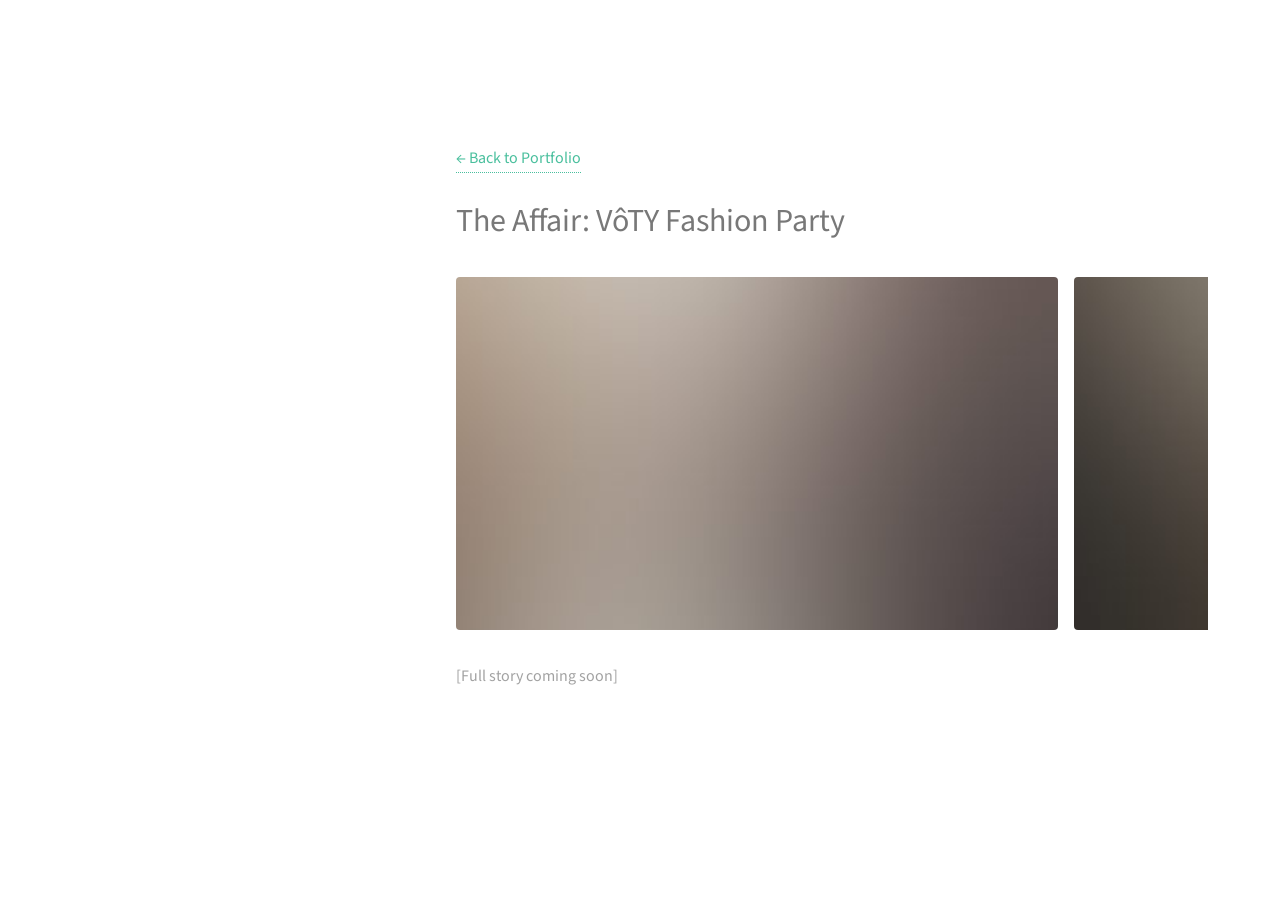
==== affair.html @ 1df0c9cf "Add interactive project pages with swipeable galleries Co-Authored-By: Claude Sonnet 5 <noreply@anth" ====
<!DOCTYPE HTML>
<html>
	<head>
		<title>The Affair: VôTY Fashion Party | David Jimson</title>
		<meta charset="utf-8" />
		<meta name="viewport" content="width=device-width, initial-scale=1, user-scalable=no" />
		<link rel="stylesheet" href="assets/css/main.css" />
		<style>
			.project-container {
				max-width: 800px;
				margin: 0 auto;
				padding: 3rem 1.5rem;
			}
			.project-back-link {
				display: inline-block;
				margin-bottom: 1.5rem;
			}
			.project-gallery {
				display: flex;
				overflow-x: auto;
				scroll-snap-type: x mandatory;
				gap: 1rem;
				margin: 1.5rem 0;
				padding-bottom: 0.5rem;
			}
			.project-gallery img {
				flex: 0 0 80%;
				scroll-snap-align: center;
				border-radius: 4px;
				object-fit: cover;
			}
		</style>
	</head>
	<body class="is-preload">

		<div id="main">
			<div class="project-container">
				<a href="index.html#two" class="project-back-link">&larr; Back to Portfolio</a>
				<h1>The Affair: VôTY Fashion Party</h1>
				<div class="project-gallery">
					<img src="images/thumbs/01.jpg" alt="" />
					<img src="images/thumbs/02.jpg" alt="" />
					<img src="images/thumbs/03.jpg" alt="" />
					<img src="images/thumbs/04.jpg" alt="" />
				</div>
				<p>[Full story coming soon]</p>
			</div>
		</div>

		<script src="assets/js/jquery.min.js"></script>
		<script src="assets/js/jquery.poptrox.min.js"></script>
		<script src="assets/js/browser.min.js"></script>
		<script src="assets/js/breakpoints.min.js"></script>
		<script src="assets/js/util.js"></script>
		<script src="assets/js/main.js"></script>

	</body>
</html>
---- assets/css/main.css ----
@import url("fontawesome-all.min.css");
@import url("https://fonts.googleapis.com/css?family=Source+Sans+Pro:400,400italic");

/*
	Strata by HTML5 UP
	html5up.net | @ajlkn
	Free for personal and commercial use under the CCA 3.0 license (html5up.net/license)
*/

html, body, div, span, applet, object,
iframe, h1, h2, h3, h4, h5, h6, p, blockquote,
pre, a, abbr, acronym, address, big, cite,
code, del, dfn, em, img, ins, kbd, q, s, samp,
small, strike, strong, sub, sup, tt, var, b,
u, i, center, dl, dt, dd, ol, ul, li, fieldset,
form, label, legend, table, caption, tbody,
tfoot, thead, tr, th, td, article, aside,
canvas, details, embed, figure, figcaption,
footer, header, hgroup, menu, nav, output, ruby,
section, summary, time, mark, audio, video {
	margin: 0;
	padding: 0;
	border: 0;
	font-size: 100%;
	font: inherit;
	vertical-align: baseline;}

article, aside, details, figcaption, figure,
footer, header, hgroup, menu, nav, section {
	display: block;}

body {
	line-height: 1;
}

ol, ul {
	list-style: none;
}

blockquote, q {
	quotes: none;
}

	blockquote:before, blockquote:after, q:before, q:after {
		content: '';
		content: none;
	}

table {
	border-collapse: collapse;
	border-spacing: 0;
}

body {
	-webkit-text-size-adjust: none;
}

mark {
	background-color: transparent;
	color: inherit;
}

input::-moz-focus-inner {
	border: 0;
	padding: 0;
}

input, select, textarea {
	-moz-appearance: none;
	-webkit-appearance: none;
	-ms-appearance: none;
	appearance: none;
}

/* Basic */

	html {
		box-sizing: border-box;
	}

	*, *:before, *:after {
		box-sizing: inherit;
	}

	body {
		background: #fff;
	}

		body.is-preload *, body.is-preload *:before, body.is-preload *:after {
			-moz-animation: none !important;
			-webkit-animation: none !important;
			-ms-animation: none !important;
			animation: none !important;
			-moz-transition: none !important;
			-webkit-transition: none !important;
			-ms-transition: none !important;
			transition: none !important;
		}

	body, input, select, textarea {
		color: #a2a2a2;
		font-family: "Source Sans Pro", Helvetica, sans-serif;
		font-size: 16pt;
		font-weight: 400;
		line-height: 1.75em;
	}

	a {
		-moz-transition: color 0.2s ease-in-out, border-color 0.2s ease-in-out;
		-webkit-transition: color 0.2s ease-in-out, border-color 0.2s ease-in-out;
		-ms-transition: color 0.2s ease-in-out, border-color 0.2s ease-in-out;
		transition: color 0.2s ease-in-out, border-color 0.2s ease-in-out;
		border-bottom: dotted 1px;
		color: #49bf9d;
		text-decoration: none;
	}

		a:hover {
			border-bottom-color: transparent;
			color: #49bf9d !important;
			text-decoration: none;
		}

	strong, b {
		color: #787878;
		font-weight: 400;
	}

	em, i {
		font-style: italic;
	}

	p {
		margin: 0 0 2em 0;
	}

	h1, h2, h3, h4, h5, h6 {
		color: #787878;
		font-weight: 400;
		line-height: 1em;
		margin: 0 0 1em 0;
	}

		h1 a, h2 a, h3 a, h4 a, h5 a, h6 a {
			color: inherit;
			text-decoration: none;
		}

	h1 {
		font-size: 2em;
		line-height: 1.5em;
	}

	h2 {
		font-size: 1.5em;
		line-height: 1.5em;
	}

	h3 {
		font-size: 1.25em;
		line-height: 1.5em;
	}

	h4 {
		font-size: 1.1em;
		line-height: 1.5em;
	}

	h5 {
		font-size: 0.9em;
		line-height: 1.5em;
	}

	h6 {
		font-size: 0.7em;
		line-height: 1.5em;
	}

	sub {
		font-size: 0.8em;
		position: relative;
		top: 0.5em;
	}

	sup {
		font-size: 0.8em;
		position: relative;
		top: -0.5em;
	}

	hr {
		border: 0;
		border-bottom: solid 2px #efefef;
		margin: 2em 0;
	}

		hr.major {
			margin: 3em 0;
		}

	blockquote {
		border-left: solid 6px #efefef;
		font-style: italic;
		margin: 0 0 2em 0;
		padding: 0.5em 0 0.5em 1.5em;
	}

	code {
		background: #f7f7f7;
		border-radius: 0.35em;
		border: solid 2px #efefef;
		font-family: "Courier New", monospace;
		font-size: 0.9em;
		margin: 0 0.25em;
		padding: 0.25em 0.65em;
	}

	pre {
		-webkit-overflow-scrolling: touch;
		font-family: "Courier New", monospace;
		font-size: 0.9em;
		margin: 0 0 2em 0;
	}

		pre code {
			display: block;
			line-height: 1.75em;
			padding: 1em 1.5em;
			overflow-x: auto;
		}

	.align-left {
		text-align: left;
	}

	.align-center {
		text-align: center;
	}

	.align-right {
		text-align: right;
	}

/* Container */

	.container {
		margin: 0 auto;
		max-width: calc(100% - 4em);
		width: 100%;
	}

		.container.xsmall {
			width: 25%;
		}

		.container.small {
			width: 50%;
		}

		.container.medium {
			width: 75%;
		}

		.container.large {
			width: 125%;
		}

		.container.xlarge {
			width: 150%;
		}

		.container.max {
			width: 100%;
		}

		@media screen and (max-width: 980px) {

			.container {
				width: 100% !important;
				max-width: 100% !important;
			}

		}

		@media screen and (max-width: 480px) {

			.container {
				max-width: calc(100% - 3em);
			}

		}

/* Row */

	.row {
		display: flex;
		flex-wrap: wrap;
		box-sizing: border-box;
		align-items: stretch;
	}

		.row > * {
			box-sizing: border-box;
		}

		.row.gtr-uniform > * > :last-child {
			margin-bottom: 0;
		}

		.row.aln-left {
			justify-content: flex-start;
		}

		.row.aln-center {
			justify-content: center;
		}

		.row.aln-right {
			justify-content: flex-end;
		}

		.row.aln-top {
			align-items: flex-start;
		}

		.row.aln-middle {
			align-items: center;
		}

		.row.aln-bottom {
			align-items: flex-end;
		}

		.row > .imp {
			order: -1;
		}

		.row > .col-1 {
			width: 8.33333%;
		}

		.row > .off-1 {
			margin-left: 8.33333%;
		}

		.row > .col-2 {
			width: 16.66667%;
		}

		.row > .off-2 {
			margin-left: 16.66667%;
		}

		.row > .col-3 {
			width: 25%;
		}

		.row > .off-3 {
			margin-left: 25%;
		}

		.row > .col-4 {
			width: 33.33333%;
		}

		.row > .off-4 {
			margin-left: 33.33333%;
		}

		.row > .col-5 {
			width: 41.66667%;
		}

		.row > .off-5 {
			margin-left: 41.66667%;
		}

		.row > .col-6 {
			width: 50%;
		}

		.row > .off-6 {
			margin-left: 50%;
		}

		.row > .col-7 {
			width: 58.33333%;
		}

		.row > .off-7 {
			margin-left: 58.33333%;
		}

		.row > .col-8 {
			width: 66.66667%;
		}

		.row > .off-8 {
			margin-left: 66.66667%;
		}

		.row > .col-9 {
			width: 75%;
		}

		.row > .off-9 {
			margin-left: 75%;
		}

		.row > .col-10 {
			width: 83.33333%;
		}

		.row > .off-10 {
			margin-left: 83.33333%;
		}

		.row > .col-11 {
			width: 91.66667%;
		}

		.row > .off-11 {
			margin-left: 91.66667%;
		}

		.row > .col-12 {
			width: 100%;
		}

		.row > .off-12 {
			margin-left: 100%;
		}

		.row.gtr-0 {
			margin-top: 0;
			margin-left: 0em;
		}

			.row.gtr-0 > * {
				padding: 0 0 0 0em;
			}

			.row.gtr-0.gtr-uniform {
				margin-top: 0em;
			}

				.row.gtr-0.gtr-uniform > * {
					padding-top: 0em;
				}

		.row.gtr-25 {
			margin-top: 0;
			margin-left: -0.625em;
		}

			.row.gtr-25 > * {
				padding: 0 0 0 0.625em;
			}

			.row.gtr-25.gtr-uniform {
				margin-top: -0.625em;
			}

				.row.gtr-25.gtr-uniform > * {
					padding-top: 0.625em;
				}

		.row.gtr-50 {
			margin-top: 0;
			margin-left: -1.25em;
		}

			.row.gtr-50 > * {
				padding: 0 0 0 1.25em;
			}

			.row.gtr-50.gtr-uniform {
				margin-top: -1.25em;
			}

				.row.gtr-50.gtr-uniform > * {
					padding-top: 1.25em;
				}

		.row {
			margin-top: 0;
			margin-left: -2.5em;
		}

			.row > * {
				padding: 0 0 0 2.5em;
			}

			.row.gtr-uniform {
				margin-top: -2.5em;
			}

				.row.gtr-uniform > * {
					padding-top: 2.5em;
				}

		.row.gtr-150 {
			margin-top: 0;
			margin-left: -3.75em;
		}

			.row.gtr-150 > * {
				padding: 0 0 0 3.75em;
			}

			.row.gtr-150.gtr-uniform {
				margin-top: -3.75em;
			}

				.row.gtr-150.gtr-uniform > * {
					padding-top: 3.75em;
				}

		.row.gtr-200 {
			margin-top: 0;
			margin-left: -5em;
		}

			.row.gtr-200 > * {
				padding: 0 0 0 5em;
			}

			.row.gtr-200.gtr-uniform {
				margin-top: -5em;
			}

				.row.gtr-200.gtr-uniform > * {
					padding-top: 5em;
				}

		@media screen and (max-width: 1800px) {

			.row {
				display: flex;
				flex-wrap: wrap;
				box-sizing: border-box;
				align-items: stretch;
			}

				.row > * {
					box-sizing: border-box;
				}

				.row.gtr-uniform > * > :last-child {
					margin-bottom: 0;
				}

				.row.aln-left {
					justify-content: flex-start;
				}

				.row.aln-center {
					justify-content: center;
				}

				.row.aln-right {
					justify-content: flex-end;
				}

				.row.aln-top {
					align-items: flex-start;
				}

				.row.aln-middle {
					align-items: center;
				}

				.row.aln-bottom {
					align-items: flex-end;
				}

				.row > .imp-xlarge {
					order: -1;
				}

				.row > .col-1-xlarge {
					width: 8.33333%;
				}

				.row > .off-1-xlarge {
					margin-left: 8.33333%;
				}

				.row > .col-2-xlarge {
					width: 16.66667%;
				}

				.row > .off-2-xlarge {
					margin-left: 16.66667%;
				}

				.row > .col-3-xlarge {
					width: 25%;
				}

				.row > .off-3-xlarge {
					margin-left: 25%;
				}

				.row > .col-4-xlarge {
					width: 33.33333%;
				}

				.row > .off-4-xlarge {
					margin-left: 33.33333%;
				}

				.row > .col-5-xlarge {
					width: 41.66667%;
				}

				.row > .off-5-xlarge {
					margin-left: 41.66667%;
				}

				.row > .col-6-xlarge {
					width: 50%;
				}

				.row > .off-6-xlarge {
					margin-left: 50%;
				}

				.row > .col-7-xlarge {
					width: 58.33333%;
				}

				.row > .off-7-xlarge {
					margin-left: 58.33333%;
				}

				.row > .col-8-xlarge {
					width: 66.66667%;
				}

				.row > .off-8-xlarge {
					margin-left: 66.66667%;
				}

				.row > .col-9-xlarge {
					width: 75%;
				}

				.row > .off-9-xlarge {
					margin-left: 75%;
				}

				.row > .col-10-xlarge {
					width: 83.33333%;
				}

				.row > .off-10-xlarge {
					margin-left: 83.33333%;
				}

				.row > .col-11-xlarge {
					width: 91.66667%;
				}

				.row > .off-11-xlarge {
					margin-left: 91.66667%;
				}

				.row > .col-12-xlarge {
					width: 100%;
				}

				.row > .off-12-xlarge {
					margin-left: 100%;
				}

				.row.gtr-0 {
					margin-top: 0;
					margin-left: 0em;
				}

					.row.gtr-0 > * {
						padding: 0 0 0 0em;
					}

					.row.gtr-0.gtr-uniform {
						margin-top: 0em;
					}

						.row.gtr-0.gtr-uniform > * {
							padding-top: 0em;
						}

				.row.gtr-25 {
					margin-top: 0;
					margin-left: -0.625em;
				}

					.row.gtr-25 > * {
						padding: 0 0 0 0.625em;
					}

					.row.gtr-25.gtr-uniform {
						margin-top: -0.625em;
					}

						.row.gtr-25.gtr-uniform > * {
							padding-top: 0.625em;
						}

				.row.gtr-50 {
					margin-top: 0;
					margin-left: -1.25em;
				}

					.row.gtr-50 > * {
						padding: 0 0 0 1.25em;
					}

					.row.gtr-50.gtr-uniform {
						margin-top: -1.25em;
					}

						.row.gtr-50.gtr-uniform > * {
							padding-top: 1.25em;
						}

				.row {
					margin-top: 0;
					margin-left: -2.5em;
				}

					.row > * {
						padding: 0 0 0 2.5em;
					}

					.row.gtr-uniform {
						margin-top: -2.5em;
					}

						.row.gtr-uniform > * {
							padding-top: 2.5em;
						}

				.row.gtr-150 {
					margin-top: 0;
					margin-left: -3.75em;
				}

					.row.gtr-150 > * {
						padding: 0 0 0 3.75em;
					}

					.row.gtr-150.gtr-uniform {
						margin-top: -3.75em;
					}

						.row.gtr-150.gtr-uniform > * {
							padding-top: 3.75em;
						}

				.row.gtr-200 {
					margin-top: 0;
					margin-left: -5em;
				}

					.row.gtr-200 > * {
						padding: 0 0 0 5em;
					}

					.row.gtr-200.gtr-uniform {
						margin-top: -5em;
					}

						.row.gtr-200.gtr-uniform > * {
							padding-top: 5em;
						}

		}

		@media screen and (max-width: 1280px) {

			.row {
				display: flex;
				flex-wrap: wrap;
				box-sizing: border-box;
				align-items: stretch;
			}

				.row > * {
					box-sizing: border-box;
				}

				.row.gtr-uniform > * > :last-child {
					margin-bottom: 0;
				}

				.row.aln-left {
					justify-content: flex-start;
				}

				.row.aln-center {
					justify-content: center;
				}

				.row.aln-right {
					justify-content: flex-end;
				}

				.row.aln-top {
					align-items: flex-start;
				}

				.row.aln-middle {
					align-items: center;
				}

				.row.aln-bottom {
					align-items: flex-end;
				}

				.row > .imp-large {
					order: -1;
				}

				.row > .col-1-large {
					width: 8.33333%;
				}

				.row > .off-1-large {
					margin-left: 8.33333%;
				}

				.row > .col-2-large {
					width: 16.66667%;
				}

				.row > .off-2-large {
					margin-left: 16.66667%;
				}

				.row > .col-3-large {
					width: 25%;
				}

				.row > .off-3-large {
					margin-left: 25%;
				}

				.row > .col-4-large {
					width: 33.33333%;
				}

				.row > .off-4-large {
					margin-left: 33.33333%;
				}

				.row > .col-5-large {
					width: 41.66667%;
				}

				.row > .off-5-large {
					margin-left: 41.66667%;
				}

				.row > .col-6-large {
					width: 50%;
				}

				.row > .off-6-large {
					margin-left: 50%;
				}

				.row > .col-7-large {
					width: 58.33333%;
				}

				.row > .off-7-large {
					margin-left: 58.33333%;
				}

				.row > .col-8-large {
					width: 66.66667%;
				}

				.row > .off-8-large {
					margin-left: 66.66667%;
				}

				.row > .col-9-large {
					width: 75%;
				}

				.row > .off-9-large {
					margin-left: 75%;
				}

				.row > .col-10-large {
					width: 83.33333%;
				}

				.row > .off-10-large {
					margin-left: 83.33333%;
				}

				.row > .col-11-large {
					width: 91.66667%;
				}

				.row > .off-11-large {
					margin-left: 91.66667%;
				}

				.row > .col-12-large {
					width: 100%;
				}

				.row > .off-12-large {
					margin-left: 100%;
				}

				.row.gtr-0 {
					margin-top: 0;
					margin-left: 0em;
				}

					.row.gtr-0 > * {
						padding: 0 0 0 0em;
					}

					.row.gtr-0.gtr-uniform {
						margin-top: 0em;
					}

						.row.gtr-0.gtr-uniform > * {
							padding-top: 0em;
						}

				.row.gtr-25 {
					margin-top: 0;
					margin-left: -0.5em;
				}

					.row.gtr-25 > * {
						padding: 0 0 0 0.5em;
					}

					.row.gtr-25.gtr-uniform {
						margin-top: -0.5em;
					}

						.row.gtr-25.gtr-uniform > * {
							padding-top: 0.5em;
						}

				.row.gtr-50 {
					margin-top: 0;
					margin-left: -1em;
				}

					.row.gtr-50 > * {
						padding: 0 0 0 1em;
					}

					.row.gtr-50.gtr-uniform {
						margin-top: -1em;
					}

						.row.gtr-50.gtr-uniform > * {
							padding-top: 1em;
						}

				.row {
					margin-top: 0;
					margin-left: -2em;
				}

					.row > * {
						padding: 0 0 0 2em;
					}

					.row.gtr-uniform {
						margin-top: -2em;
					}

						.row.gtr-uniform > * {
							padding-top: 2em;
						}

				.row.gtr-150 {
					margin-top: 0;
					margin-left: -3em;
				}

					.row.gtr-150 > * {
						padding: 0 0 0 3em;
					}

					.row.gtr-150.gtr-uniform {
						margin-top: -3em;
					}

						.row.gtr-150.gtr-uniform > * {
							padding-top: 3em;
						}

				.row.gtr-200 {
					margin-top: 0;
					margin-left: -4em;
				}

					.row.gtr-200 > * {
						padding: 0 0 0 4em;
					}

					.row.gtr-200.gtr-uniform {
						margin-top: -4em;
					}

						.row.gtr-200.gtr-uniform > * {
							padding-top: 4em;
						}

		}

		@media screen and (max-width: 980px) {

			.row {
				display: flex;
				flex-wrap: wrap;
				box-sizing: border-box;
				align-items: stretch;
			}

				.row > * {
					box-sizing: border-box;
				}

				.row.gtr-uniform > * > :last-child {
					margin-bottom: 0;
				}

				.row.aln-left {
					justify-content: flex-start;
				}

				.row.aln-center {
					justify-content: center;
				}

				.row.aln-right {
					justify-content: flex-end;
				}

				.row.aln-top {
					align-items: flex-start;
				}

				.row.aln-middle {
					align-items: center;
				}

				.row.aln-bottom {
					align-items: flex-end;
				}

				.row > .imp-medium {
					order: -1;
				}

				.row > .col-1-medium {
					width: 8.33333%;
				}

				.row > .off-1-medium {
					margin-left: 8.33333%;
				}

				.row > .col-2-medium {
					width: 16.66667%;
				}

				.row > .off-2-medium {
					margin-left: 16.66667%;
				}

				.row > .col-3-medium {
					width: 25%;
				}

				.row > .off-3-medium {
					margin-left: 25%;
				}

				.row > .col-4-medium {
					width: 33.33333%;
				}

				.row > .off-4-medium {
					margin-left: 33.33333%;
				}

				.row > .col-5-medium {
					width: 41.66667%;
				}

				.row > .off-5-medium {
					margin-left: 41.66667%;
				}

				.row > .col-6-medium {
					width: 50%;
				}

				.row > .off-6-medium {
					margin-left: 50%;
				}

				.row > .col-7-medium {
					width: 58.33333%;
				}

				.row > .off-7-medium {
					margin-left: 58.33333%;
				}

				.row > .col-8-medium {
					width: 66.66667%;
				}

				.row > .off-8-medium {
					margin-left: 66.66667%;
				}

				.row > .col-9-medium {
					width: 75%;
				}

				.row > .off-9-medium {
					margin-left: 75%;
				}

				.row > .col-10-medium {
					width: 83.33333%;
				}

				.row > .off-10-medium {
					margin-left: 83.33333%;
				}

				.row > .col-11-medium {
					width: 91.66667%;
				}

				.row > .off-11-medium {
					margin-left: 91.66667%;
				}

				.row > .col-12-medium {
					width: 100%;
				}

				.row > .off-12-medium {
					margin-left: 100%;
				}

				.row.gtr-0 {
					margin-top: 0;
					margin-left: 0em;
				}

					.row.gtr-0 > * {
						padding: 0 0 0 0em;
					}

					.row.gtr-0.gtr-uniform {
						margin-top: 0em;
					}

						.row.gtr-0.gtr-uniform > * {
							padding-top: 0em;
						}

				.row.gtr-25 {
					margin-top: 0;
					margin-left: -0.5em;
				}

					.row.gtr-25 > * {
						padding: 0 0 0 0.5em;
					}

					.row.gtr-25.gtr-uniform {
						margin-top: -0.5em;
					}

						.row.gtr-25.gtr-uniform > * {
							padding-top: 0.5em;
						}

				.row.gtr-50 {
					margin-top: 0;
					margin-left: -1em;
				}

					.row.gtr-50 > * {
						padding: 0 0 0 1em;
					}

					.row.gtr-50.gtr-uniform {
						margin-top: -1em;
					}

						.row.gtr-50.gtr-uniform > * {
							padding-top: 1em;
						}

				.row {
					margin-top: 0;
					margin-left: -2em;
				}

					.row > * {
						padding: 0 0 0 2em;
					}

					.row.gtr-uniform {
						margin-top: -2em;
					}

						.row.gtr-uniform > * {
							padding-top: 2em;
						}

				.row.gtr-150 {
					margin-top: 0;
					margin-left: -3em;
				}

					.row.gtr-150 > * {
						padding: 0 0 0 3em;
					}

					.row.gtr-150.gtr-uniform {
						margin-top: -3em;
					}

						.row.gtr-150.gtr-uniform > * {
							padding-top: 3em;
						}

				.row.gtr-200 {
					margin-top: 0;
					margin-left: -4em;
				}

					.row.gtr-200 > * {
						padding: 0 0 0 4em;
					}

					.row.gtr-200.gtr-uniform {
						margin-top: -4em;
					}

						.row.gtr-200.gtr-uniform > * {
							padding-top: 4em;
						}

		}

		@media screen and (max-width: 736px) {

			.row {
				display: flex;
				flex-wrap: wrap;
				box-sizing: border-box;
				align-items: stretch;
			}

				.row > * {
					box-sizing: border-box;
				}

				.row.gtr-uniform > * > :last-child {
					margin-bottom: 0;
				}

				.row.aln-left {
					justify-content: flex-start;
				}

				.row.aln-center {
					justify-content: center;
				}

				.row.aln-right {
					justify-content: flex-end;
				}

				.row.aln-top {
					align-items: flex-start;
				}

				.row.aln-middle {
					align-items: center;
				}

				.row.aln-bottom {
					align-items: flex-end;
				}

				.row > .imp-small {
					order: -1;
				}

				.row > .col-1-small {
					width: 8.33333%;
				}

				.row > .off-1-small {
					margin-left: 8.33333%;
				}

				.row > .col-2-small {
					width: 16.66667%;
				}

				.row > .off-2-small {
					margin-left: 16.66667%;
				}

				.row > .col-3-small {
					width: 25%;
				}

				.row > .off-3-small {
					margin-left: 25%;
				}

				.row > .col-4-small {
					width: 33.33333%;
				}

				.row > .off-4-small {
					margin-left: 33.33333%;
				}

				.row > .col-5-small {
					width: 41.66667%;
				}

				.row > .off-5-small {
					margin-left: 41.66667%;
				}

				.row > .col-6-small {
					width: 50%;
				}

				.row > .off-6-small {
					margin-left: 50%;
				}

				.row > .col-7-small {
					width: 58.33333%;
				}

				.row > .off-7-small {
					margin-left: 58.33333%;
				}

				.row > .col-8-small {
					width: 66.66667%;
				}

				.row > .off-8-small {
					margin-left: 66.66667%;
				}

				.row > .col-9-small {
					width: 75%;
				}

				.row > .off-9-small {
					margin-left: 75%;
				}

				.row > .col-10-small {
					width: 83.33333%;
				}

				.row > .off-10-small {
					margin-left: 83.33333%;
				}

				.row > .col-11-small {
					width: 91.66667%;
				}

				.row > .off-11-small {
					margin-left: 91.66667%;
				}

				.row > .col-12-small {
					width: 100%;
				}

				.row > .off-12-small {
					margin-left: 100%;
				}

				.row.gtr-0 {
					margin-top: 0;
					margin-left: 0em;
				}

					.row.gtr-0 > * {
						padding: 0 0 0 0em;
					}

					.row.gtr-0.gtr-uniform {
						margin-top: 0em;
					}

						.row.gtr-0.gtr-uniform > * {
							padding-top: 0em;
						}

				.row.gtr-25 {
					margin-top: 0;
					margin-left: -0.375em;
				}

					.row.gtr-25 > * {
						padding: 0 0 0 0.375em;
					}

					.row.gtr-25.gtr-uniform {
						margin-top: -0.375em;
					}

						.row.gtr-25.gtr-uniform > * {
							padding-top: 0.375em;
						}

				.row.gtr-50 {
					margin-top: 0;
					margin-left: -0.75em;
				}

					.row.gtr-50 > * {
						padding: 0 0 0 0.75em;
					}

					.row.gtr-50.gtr-uniform {
						margin-top: -0.75em;
					}

						.row.gtr-50.gtr-uniform > * {
							padding-top: 0.75em;
						}

				.row {
					margin-top: 0;
					margin-left: -1.5em;
				}

					.row > * {
						padding: 0 0 0 1.5em;
					}

					.row.gtr-uniform {
						margin-top: -1.5em;
					}

						.row.gtr-uniform > * {
							padding-top: 1.5em;
						}

				.row.gtr-150 {
					margin-top: 0;
					margin-left: -2.25em;
				}

					.row.gtr-150 > * {
						padding: 0 0 0 2.25em;
					}

					.row.gtr-150.gtr-uniform {
						margin-top: -2.25em;
					}

						.row.gtr-150.gtr-uniform > * {
							padding-top: 2.25em;
						}

				.row.gtr-200 {
					margin-top: 0;
					margin-left: -3em;
				}

					.row.gtr-200 > * {
						padding: 0 0 0 3em;
					}

					.row.gtr-200.gtr-uniform {
						margin-top: -3em;
					}

						.row.gtr-200.gtr-uniform > * {
							padding-top: 3em;
						}

		}

		@media screen and (max-width: 480px) {

			.row {
				display: flex;
				flex-wrap: wrap;
				box-sizing: border-box;
				align-items: stretch;
			}

				.row > * {
					box-sizing: border-box;
				}

				.row.gtr-uniform > * > :last-child {
					margin-bottom: 0;
				}

				.row.aln-left {
					justify-content: flex-start;
				}

				.row.aln-center {
					justify-content: center;
				}

				.row.aln-right {
					justify-content: flex-end;
				}

				.row.aln-top {
					align-items: flex-start;
				}

				.row.aln-middle {
					align-items: center;
				}

				.row.aln-bottom {
					align-items: flex-end;
				}

				.row > .imp-xsmall {
					order: -1;
				}

				.row > .col-1-xsmall {
					width: 8.33333%;
				}

				.row > .off-1-xsmall {
					margin-left: 8.33333%;
				}

				.row > .col-2-xsmall {
					width: 16.66667%;
				}

				.row > .off-2-xsmall {
					margin-left: 16.66667%;
				}

				.row > .col-3-xsmall {
					width: 25%;
				}

				.row > .off-3-xsmall {
					margin-left: 25%;
				}

				.row > .col-4-xsmall {
					width: 33.33333%;
				}

				.row > .off-4-xsmall {
					margin-left: 33.33333%;
				}

				.row > .col-5-xsmall {
					width: 41.66667%;
				}

				.row > .off-5-xsmall {
					margin-left: 41.66667%;
				}

				.row > .col-6-xsmall {
					width: 50%;
				}

				.row > .off-6-xsmall {
					margin-left: 50%;
				}

				.row > .col-7-xsmall {
					width: 58.33333%;
				}

				.row > .off-7-xsmall {
					margin-left: 58.33333%;
				}

				.row > .col-8-xsmall {
					width: 66.66667%;
				}

				.row > .off-8-xsmall {
					margin-left: 66.66667%;
				}

				.row > .col-9-xsmall {
					width: 75%;
				}

				.row > .off-9-xsmall {
					margin-left: 75%;
				}

				.row > .col-10-xsmall {
					width: 83.33333%;
				}

				.row > .off-10-xsmall {
					margin-left: 83.33333%;
				}

				.row > .col-11-xsmall {
					width: 91.66667%;
				}

				.row > .off-11-xsmall {
					margin-left: 91.66667%;
				}

				.row > .col-12-xsmall {
					width: 100%;
				}

				.row > .off-12-xsmall {
					margin-left: 100%;
				}

				.row.gtr-0 {
					margin-top: 0;
					margin-left: 0em;
				}

					.row.gtr-0 > * {
						padding: 0 0 0 0em;
					}

					.row.gtr-0.gtr-uniform {
						margin-top: 0em;
					}

						.row.gtr-0.gtr-uniform > * {
							padding-top: 0em;
						}

				.row.gtr-25 {
					margin-top: 0;
					margin-left: -0.375em;
				}

					.row.gtr-25 > * {
						padding: 0 0 0 0.375em;
					}

					.row.gtr-25.gtr-uniform {
						margin-top: -0.375em;
					}

						.row.gtr-25.gtr-uniform > * {
							padding-top: 0.375em;
						}

				.row.gtr-50 {
					margin-top: 0;
					margin-left: -0.75em;
				}

					.row.gtr-50 > * {
						padding: 0 0 0 0.75em;
					}

					.row.gtr-50.gtr-uniform {
						margin-top: -0.75em;
					}

						.row.gtr-50.gtr-uniform > * {
							padding-top: 0.75em;
						}

				.row {
					margin-top: 0;
					margin-left: -1.5em;
				}

					.row > * {
						padding: 0 0 0 1.5em;
					}

					.row.gtr-uniform {
						margin-top: -1.5em;
					}

						.row.gtr-uniform > * {
							padding-top: 1.5em;
						}

				.row.gtr-150 {
					margin-top: 0;
					margin-left: -2.25em;
				}

					.row.gtr-150 > * {
						padding: 0 0 0 2.25em;
					}

					.row.gtr-150.gtr-uniform {
						margin-top: -2.25em;
					}

						.row.gtr-150.gtr-uniform > * {
							padding-top: 2.25em;
						}

				.row.gtr-200 {
					margin-top: 0;
					margin-left: -3em;
				}

					.row.gtr-200 > * {
						padding: 0 0 0 3em;
					}

					.row.gtr-200.gtr-uniform {
						margin-top: -3em;
					}

						.row.gtr-200.gtr-uniform > * {
							padding-top: 3em;
						}

		}

/* Section/Article */

	section.special, article.special {
		text-align: center;
	}

	header p {
		color: #b2b2b2;
		position: relative;
		margin: 0 0 1.5em 0;
	}

	header h2 + p {
		font-size: 1.25em;
		margin-top: -1em;
		line-height: 1.5em;
	}

	header h3 + p {
		font-size: 1.1em;
		margin-top: -0.8em;
		line-height: 1.5em;
	}

	header h4 + p,
	header h5 + p,
	header h6 + p {
		font-size: 0.9em;
		margin-top: -0.6em;
		line-height: 1.5em;
	}

	header.major h2 {
		font-size: 2em;
	}

/* Form */

	form {
		margin: 0 0 2em 0;
	}

	label {
		color: #787878;
		display: block;
		font-size: 0.9em;
		font-weight: 400;
		margin: 0 0 1em 0;
	}

	input[type="text"],
	input[type="password"],
	input[type="email"],
	select,
	textarea {
		-moz-appearance: none;
		-webkit-appearance: none;
		-ms-appearance: none;
		appearance: none;
		background: #f7f7f7;
		border-radius: 0.35em;
		border: solid 2px transparent;
		color: inherit;
		display: block;
		outline: 0;
		padding: 0 0.75em;
		text-decoration: none;
		width: 100%;
	}

		input[type="text"]:invalid,
		input[type="password"]:invalid,
		input[type="email"]:invalid,
		select:invalid,
		textarea:invalid {
			box-shadow: none;
		}

		input[type="text"]:focus,
		input[type="password"]:focus,
		input[type="email"]:focus,
		select:focus,
		textarea:focus {
			border-color: #49bf9d;
		}

	select {
		background-image: url("data:image/svg+xml;charset=utf8,%3Csvg xmlns='http://www.w3.org/2000/svg' width='40' height='40' preserveAspectRatio='none' viewBox='0 0 40 40'%3E%3Cpath d='M9.4,12.3l10.4,10.4l10.4-10.4c0.2-0.2,0.5-0.4,0.9-0.4c0.3,0,0.6,0.1,0.9,0.4l3.3,3.3c0.2,0.2,0.4,0.5,0.4,0.9 c0,0.4-0.1,0.6-0.4,0.9L20.7,31.9c-0.2,0.2-0.5,0.4-0.9,0.4c-0.3,0-0.6-0.1-0.9-0.4L4.3,17.3c-0.2-0.2-0.4-0.5-0.4-0.9 c0-0.4,0.1-0.6,0.4-0.9l3.3-3.3c0.2-0.2,0.5-0.4,0.9-0.4S9.1,12.1,9.4,12.3z' fill='%23dfdfdf' /%3E%3C/svg%3E");
		background-size: 1.25rem;
		background-repeat: no-repeat;
		background-position: calc(100% - 1rem) center;
		height: 2.75em;
		padding-right: 2.75em;
		text-overflow: ellipsis;
	}

		select option {
			color: #787878;
			background: #fff;
		}

		select:focus::-ms-value {
			background-color: transparent;
		}

		select::-ms-expand {
			display: none;
		}

	input[type="text"],
	input[type="password"],
	input[type="email"],
	select {
		height: 2.75em;
	}

	textarea {
		padding: 0.75em;
	}

	input[type="checkbox"],
	input[type="radio"] {
		-moz-appearance: none;
		-webkit-appearance: none;
		-ms-appearance: none;
		appearance: none;
		display: block;
		float: left;
		margin-right: -2em;
		opacity: 0;
		width: 1em;
		z-index: -1;
	}

		input[type="checkbox"] + label,
		input[type="radio"] + label {
			text-decoration: none;
			color: #a2a2a2;
			cursor: pointer;
			display: inline-block;
			font-size: 1em;
			font-weight: 400;
			padding-left: 2.4em;
			padding-right: 0.75em;
			position: relative;
		}

			input[type="checkbox"] + label:before,
			input[type="radio"] + label:before {
				-moz-osx-font-smoothing: grayscale;
				-webkit-font-smoothing: antialiased;
				display: inline-block;
				font-style: normal;
				font-variant: normal;
				text-rendering: auto;
				line-height: 1;
				text-transform: none !important;
				font-family: 'Font Awesome 5 Free';
				font-weight: 900;
			}

			input[type="checkbox"] + label:before,
			input[type="radio"] + label:before {
				background: #f7f7f7;
				border-radius: 0.35em;
				border: solid 2px transparent;
				content: '';
				display: inline-block;
				font-size: 0.8em;
				height: 2.0625em;
				left: 0;
				line-height: 1.85625em;
				position: absolute;
				text-align: center;
				top: 0;
				width: 2.0625em;
			}

		input[type="checkbox"]:checked + label:before,
		input[type="radio"]:checked + label:before {
			background: #787878;
			border-color: #787878;
			color: #fff;
			content: '\f00c';
		}

		input[type="checkbox"]:focus + label:before,
		input[type="radio"]:focus + label:before {
			border-color: #49bf9d;
		}

	input[type="checkbox"] + label:before {
		border-radius: 0.35em;
	}

	input[type="radio"] + label:before {
		border-radius: 100%;
	}

	::-webkit-input-placeholder {
		color: #b2b2b2 !important;
		opacity: 1.0;
	}

	:-moz-placeholder {
		color: #b2b2b2 !important;
		opacity: 1.0;
	}

	::-moz-placeholder {
		color: #b2b2b2 !important;
		opacity: 1.0;
	}

	:-ms-input-placeholder {
		color: #b2b2b2 !important;
		opacity: 1.0;
	}

/* Box */

	.box {
		border-radius: 0.35em;
		border: solid 2px #efefef;
		margin-bottom: 2em;
		padding: 1.5em;
	}

		.box > :last-child,
		.box > :last-child > :last-child,
		.box > :last-child > :last-child > :last-child {
			margin-bottom: 0;
		}

		.box.alt {
			border: 0;
			border-radius: 0;
			padding: 0;
		}

/* Icon */

	.icon {
		text-decoration: none;
		border-bottom: none;
		position: relative;
	}

		.icon:before {
			-moz-osx-font-smoothing: grayscale;
			-webkit-font-smoothing: antialiased;
			display: inline-block;
			font-style: normal;
			font-variant: normal;
			text-rendering: auto;
			line-height: 1;
			text-transform: none !important;
			font-family: 'Font Awesome 5 Free';
			font-weight: 400;
		}

		.icon > .label {
			display: none;
		}

		.icon:before {
			line-height: inherit;
		}

		.icon.solid:before {
			font-weight: 900;
		}

		.icon.brands:before {
			font-family: 'Font Awesome 5 Brands';
		}

/* Image */

	.image {
		border-radius: 0.35em;
		border: 0;
		display: inline-block;
		position: relative;
	}

		.image:before {
			-moz-transition: opacity 0.2s ease-in-out;
			-webkit-transition: opacity 0.2s ease-in-out;
			-ms-transition: opacity 0.2s ease-in-out;
			transition: opacity 0.2s ease-in-out;
			background: url("images/overlay.png");
			border-radius: 0.35em;
			content: '';
			display: block;
			height: 100%;
			left: 0;
			opacity: 0.5;
			position: absolute;
			top: 0;
			width: 100%;
		}

		.image.thumb {
			text-align: center;
		}

			.image.thumb:after {
				-moz-transition: opacity 0.2s ease-in-out;
				-webkit-transition: opacity 0.2s ease-in-out;
				-ms-transition: opacity 0.2s ease-in-out;
				transition: opacity 0.2s ease-in-out;
				border-radius: 0.35em;
				border: solid 3px rgba(255, 255, 255, 0.5);
				color: #fff;
				content: 'View';
				display: inline-block;
				font-size: 0.8em;
				font-weight: 400;
				left: 50%;
				line-height: 2.25em;
				margin: -1.25em 0 0 -3em;
				opacity: 0;
				padding: 0 1.5em;
				position: absolute;
				text-align: center;
				text-decoration: none;
				top: 50%;
				white-space: nowrap;
			}

			.image.thumb:hover:after {
				opacity: 1.0;
			}

			.image.thumb:hover:before {
				background: url("images/overlay.png"), url("images/overlay.png");
				opacity: 1.0;
			}

		.image img {
			border-radius: 0.35em;
			display: block;
		}

		.image.left {
			float: left;
			margin: 0 1.5em 1em 0;
			top: 0.25em;
		}

		.image.right {
			float: right;
			margin: 0 0 1em 1.5em;
			top: 0.25em;
		}

		.image.left, .image.right {
			max-width: 40%;
		}

			.image.left img, .image.right img {
				width: 100%;
			}

		.image.fit {
			display: block;
			margin: 0 0 2em 0;
			width: 100%;
		}

			.image.fit img {
				width: 100%;
			}

		.image.avatar {
			border-radius: 100%;
		}

			.image.avatar:before {
				display: none;
			}

			.image.avatar img {
				border-radius: 100%;
				width: 100%;
			}

/* List */

	ol {
		list-style: decimal;
		margin: 0 0 2em 0;
		padding-left: 1.25em;
	}

		ol li {
			padding-left: 0.25em;
		}

	ul {
		list-style: disc;
		margin: 0 0 2em 0;
		padding-left: 1em;
	}

		ul li {
			padding-left: 0.5em;
		}

		ul.alt {
			list-style: none;
			padding-left: 0;
		}

			ul.alt li {
				border-top: solid 2px #efefef;
				padding: 0.5em 0;
			}

				ul.alt li:first-child {
					border-top: 0;
					padding-top: 0;
				}

	dl {
		margin: 0 0 2em 0;
	}

/* Icons */

	ul.icons {
		cursor: default;
		list-style: none;
		padding-left: 0;
	}

		ul.icons li {
			display: inline-block;
			padding: 0 1em 0 0;
		}

			ul.icons li:last-child {
				padding-right: 0;
			}

			ul.icons li .icon:before {
				font-size: 1.5em;
			}

/* Labeled Icons */

	ul.labeled-icons {
		list-style: none;
		padding: 0;
	}

		ul.labeled-icons li {
			line-height: 1.75em;
			margin: 1.5em 0 0 0;
			padding-left: 2.25em;
			position: relative;
		}

			ul.labeled-icons li:first-child {
				margin-top: 0;
			}

			ul.labeled-icons li a {
				color: inherit;
			}

			ul.labeled-icons li h3 {
				color: #b2b2b2;
				left: 0;
				position: absolute;
				text-align: center;
				top: 0;
				width: 1em;
			}

/* Actions */

	ul.actions {
		display: -moz-flex;
		display: -webkit-flex;
		display: -ms-flex;
		display: flex;
		cursor: default;
		list-style: none;
		margin-left: -1em;
		padding-left: 0;
	}

		ul.actions li {
			padding: 0 0 0 1em;
			vertical-align: middle;
		}

		ul.actions.special {
			-moz-justify-content: center;
			-webkit-justify-content: center;
			-ms-justify-content: center;
			justify-content: center;
			width: 100%;
			margin-left: 0;
		}

			ul.actions.special li:first-child {
				padding-left: 0;
			}

		ul.actions.stacked {
			-moz-flex-direction: column;
			-webkit-flex-direction: column;
			-ms-flex-direction: column;
			flex-direction: column;
			margin-left: 0;
		}

			ul.actions.stacked li {
				padding: 1.3em 0 0 0;
			}

				ul.actions.stacked li:first-child {
					padding-top: 0;
				}

		ul.actions.fit {
			width: calc(100% + 1em);
		}

			ul.actions.fit li {
				-moz-flex-grow: 1;
				-webkit-flex-grow: 1;
				-ms-flex-grow: 1;
				flex-grow: 1;
				-moz-flex-shrink: 1;
				-webkit-flex-shrink: 1;
				-ms-flex-shrink: 1;
				flex-shrink: 1;
				width: 100%;
			}

				ul.actions.fit li > * {
					width: 100%;
				}

			ul.actions.fit.stacked {
				width: 100%;
			}

		@media screen and (max-width: 480px) {

			ul.actions:not(.fixed) {
				-moz-flex-direction: column;
				-webkit-flex-direction: column;
				-ms-flex-direction: column;
				flex-direction: column;
				margin-left: 0;
				width: 100% !important;
			}

				ul.actions:not(.fixed) li {
					-moz-flex-grow: 1;
					-webkit-flex-grow: 1;
					-ms-flex-grow: 1;
					flex-grow: 1;
					-moz-flex-shrink: 1;
					-webkit-flex-shrink: 1;
					-ms-flex-shrink: 1;
					flex-shrink: 1;
					padding: 1em 0 0 0;
					text-align: center;
					width: 100%;
				}

					ul.actions:not(.fixed) li > * {
						width: 100%;
					}

					ul.actions:not(.fixed) li:first-child {
						padding-top: 0;
					}

					ul.actions:not(.fixed) li input[type="submit"],
					ul.actions:not(.fixed) li input[type="reset"],
					ul.actions:not(.fixed) li input[type="button"],
					ul.actions:not(.fixed) li button,
					ul.actions:not(.fixed) li .button {
						width: 100%;
					}

						ul.actions:not(.fixed) li input[type="submit"].icon:before,
						ul.actions:not(.fixed) li input[type="reset"].icon:before,
						ul.actions:not(.fixed) li input[type="button"].icon:before,
						ul.actions:not(.fixed) li button.icon:before,
						ul.actions:not(.fixed) li .button.icon:before {
							margin-left: -0.5em;
						}

		}

/* Table */

	.table-wrapper {
		-webkit-overflow-scrolling: touch;
		overflow-x: auto;
	}

	table {
		margin: 0 0 2em 0;
		width: 100%;
	}

		table tbody tr {
			border: solid 1px #efefef;
			border-left: 0;
			border-right: 0;
		}

			table tbody tr:nth-child(2n + 1) {
				background-color: #f7f7f7;
			}

		table td {
			padding: 0.75em 0.75em;
		}

		table th {
			color: #787878;
			font-size: 0.9em;
			font-weight: 400;
			padding: 0 0.75em 0.75em 0.75em;
			text-align: left;
		}

		table thead {
			border-bottom: solid 2px #efefef;
		}

		table tfoot {
			border-top: solid 2px #efefef;
		}

		table.alt {
			border-collapse: separate;
		}

			table.alt tbody tr td {
				border: solid 2px #efefef;
				border-left-width: 0;
				border-top-width: 0;
			}

				table.alt tbody tr td:first-child {
					border-left-width: 2px;
				}

			table.alt tbody tr:first-child td {
				border-top-width: 2px;
			}

			table.alt thead {
				border-bottom: 0;
			}

			table.alt tfoot {
				border-top: 0;
			}

/* Button */

	input[type="submit"],
	input[type="reset"],
	input[type="button"],
	.button {
		-moz-appearance: none;
		-webkit-appearance: none;
		-ms-appearance: none;
		appearance: none;
		-moz-transition: background-color 0.2s ease-in-out, color 0.2s ease-in-out, border-color 0.2s ease-in-out;
		-webkit-transition: background-color 0.2s ease-in-out, color 0.2s ease-in-out, border-color 0.2s ease-in-out;
		-ms-transition: background-color 0.2s ease-in-out, color 0.2s ease-in-out, border-color 0.2s ease-in-out;
		transition: background-color 0.2s ease-in-out, color 0.2s ease-in-out, border-color 0.2s ease-in-out;
		background-color: transparent;
		border-radius: 0.35em;
		border: solid 3px #efefef;
		color: #787878 !important;
		cursor: pointer;
		display: inline-block;
		font-weight: 400;
		height: 3.15em;
		height: calc(2.75em + 6px);
		line-height: 2.75em;
		min-width: 10em;
		padding: 0 1.5em;
		text-align: center;
		text-decoration: none;
		white-space: nowrap;
	}

		input[type="submit"]:hover,
		input[type="reset"]:hover,
		input[type="button"]:hover,
		.button:hover {
			border-color: #49bf9d;
			color: #49bf9d !important;
		}

		input[type="submit"]:active,
		input[type="reset"]:active,
		input[type="button"]:active,
		.button:active {
			background-color: rgba(73, 191, 157, 0.1);
			border-color: #49bf9d;
			color: #49bf9d !important;
		}

		input[type="submit"].icon,
		input[type="reset"].icon,
		input[type="button"].icon,
		.button.icon {
			padding-left: 1.35em;
		}

			input[type="submit"].icon:before,
			input[type="reset"].icon:before,
			input[type="button"].icon:before,
			.button.icon:before {
				margin-right: 0.5em;
			}

		input[type="submit"].fit,
		input[type="reset"].fit,
		input[type="button"].fit,
		.button.fit {
			min-width: 0;
			width: 100%;
		}

		input[type="submit"].small,
		input[type="reset"].small,
		input[type="button"].small,
		.button.small {
			font-size: 0.8em;
		}

		input[type="submit"].large,
		input[type="reset"].large,
		input[type="button"].large,
		.button.large {
			font-size: 1.35em;
		}

		input[type="submit"].primary,
		input[type="reset"].primary,
		input[type="button"].primary,
		.button.primary {
			background-color: #49bf9d;
			border-color: #49bf9d;
			color: #ffffff !important;
		}

			input[type="submit"].primary:hover,
			input[type="reset"].primary:hover,
			input[type="button"].primary:hover,
			.button.primary:hover {
				background-color: #5cc6a7;
				border-color: #5cc6a7;
			}

			input[type="submit"].primary:active,
			input[type="reset"].primary:active,
			input[type="button"].primary:active,
			.button.primary:active {
				background-color: #3eb08f;
				border-color: #3eb08f;
			}

		input[type="submit"].disabled, input[type="submit"]:disabled,
		input[type="reset"].disabled,
		input[type="reset"]:disabled,
		input[type="button"].disabled,
		input[type="button"]:disabled,
		.button.disabled,
		.button:disabled {
			background-color: #e7e7e7 !important;
			border-color: #e7e7e7 !important;
			color: #b2b2b2 !important;
			cursor: default;
		}

/* Work Item */

	.work-item {
		margin: 0 0 2em 0;
	}

		.work-item .image {
			margin: 0 0 1.5em 0;
		}

		.work-item h3 {
			font-size: 1em;
			margin: 0 0 0.5em 0;
		}

		.work-item p {
			font-size: 0.8em;
			line-height: 1.5em;
			margin: 0;
		}

/* Header */

	#header {
		display: -moz-flex;
		display: -webkit-flex;
		display: -ms-flex;
		display: flex;
		-moz-flex-direction: column;
		-webkit-flex-direction: column;
		-ms-flex-direction: column;
		flex-direction: column;
		-moz-align-items: -moz-flex-end;
		-webkit-align-items: -webkit-flex-end;
		-ms-align-items: -ms-flex-end;
		align-items: flex-end;
		-moz-justify-content: space-between;
		-webkit-justify-content: space-between;
		-ms-justify-content: space-between;
		justify-content: space-between;
		background-color: #1f1815;
		background-attachment: scroll,								scroll;
		background-image: url("images/overlay.png"), url("../../images/bg.jpg");
		background-position: top left,							top left;
		background-repeat: repeat,								no-repeat;
		background-size: auto,								150%;
		color: rgba(255, 255, 255, 0.5);
		height: 100%;
		left: 0;
		padding: 8em 4em;
		position: fixed;
		text-align: right;
		top: 0;
		width: 35%;
	}

		#header > * {
			-moz-flex-shrink: 0;
			-webkit-flex-shrink: 0;
			-ms-flex-shrink: 0;
			flex-shrink: 0;
			width: 100%;
		}

		#header > .inner {
			-moz-flex-grow: 1;
			-webkit-flex-grow: 1;
			-ms-flex-grow: 1;
			flex-grow: 1;
			margin: 0 0 2em 0;
		}

		#header strong, #header b {
			color: #ffffff;
		}

		#header h2, #header h3, #header h4, #header h5, #header h6 {
			color: #ffffff;
		}

		#header h1 {
			color: rgba(255, 255, 255, 0.5);
			font-size: 1.35em;
			line-height: 1.75em;
			margin: 0;
		}

		#header .image.avatar {
			margin: 0 0 1em 0;
			width: 6.25em;
		}

/* Footer */

	#footer .icons {
		margin: 1em 0 0 0;
	}

		#footer .icons a {
			color: rgba(255, 255, 255, 0.4);
		}

	#footer .copyright {
		color: rgba(255, 255, 255, 0.4);
		font-size: 0.8em;
		list-style: none;
		margin: 1em 0 0 0;
		padding: 0;
	}

		#footer .copyright li {
			border-left: solid 1px rgba(255, 255, 255, 0.25);
			display: inline-block;
			line-height: 1em;
			margin-left: 0.75em;
			padding-left: 0.75em;
		}

			#footer .copyright li:first-child {
				border-left: 0;
				margin-left: 0;
				padding-left: 0;
			}

			#footer .copyright li a {
				color: inherit;
			}

/* Main */

	#main {
		margin-left: 35%;
		max-width: 54em;
		padding: 8em 4em 4em 4em;
		width: calc(100% - 35%);
	}

		#main > section {
			border-top: solid 2px #efefef;
			margin: 4em 0 0 0;
			padding: 4em 0 0 0;
		}

			#main > section:first-child {
				border-top: 0;
				margin-top: 0;
				padding-top: 0;
			}

/* Poptrox */

	@-moz-keyframes spin {
		0% {
			-moz-transform: rotate(0deg);
			-webkit-transform: rotate(0deg);
			-ms-transform: rotate(0deg);
			transform: rotate(0deg);
		}

		100% {
			-moz-transform: rotate(360deg);
			-webkit-transform: rotate(360deg);
			-ms-transform: rotate(360deg);
			transform: rotate(360deg);
		}
	}

	@-webkit-keyframes spin {
		0% {
			-moz-transform: rotate(0deg);
			-webkit-transform: rotate(0deg);
			-ms-transform: rotate(0deg);
			transform: rotate(0deg);
		}

		100% {
			-moz-transform: rotate(360deg);
			-webkit-transform: rotate(360deg);
			-ms-transform: rotate(360deg);
			transform: rotate(360deg);
		}
	}

	@-ms-keyframes spin {
		0% {
			-moz-transform: rotate(0deg);
			-webkit-transform: rotate(0deg);
			-ms-transform: rotate(0deg);
			transform: rotate(0deg);
		}

		100% {
			-moz-transform: rotate(360deg);
			-webkit-transform: rotate(360deg);
			-ms-transform: rotate(360deg);
			transform: rotate(360deg);
		}
	}

	@keyframes spin {
		0% {
			-moz-transform: rotate(0deg);
			-webkit-transform: rotate(0deg);
			-ms-transform: rotate(0deg);
			transform: rotate(0deg);
		}

		100% {
			-moz-transform: rotate(360deg);
			-webkit-transform: rotate(360deg);
			-ms-transform: rotate(360deg);
			transform: rotate(360deg);
		}
	}

	.poptrox-popup {
		-moz-box-sizing: content-box;
		-webkit-box-sizing: content-box;
		-ms-box-sizing: content-box;
		box-sizing: content-box;
		-webkit-tap-highlight-color: rgba(255, 255, 255, 0);
		background: #fff;
		border-radius: 0.35em;
		box-shadow: 0 0.1em 0.15em 0 rgba(0, 0, 0, 0.15);
		overflow: hidden;
		padding-bottom: 3em;
	}

		.poptrox-popup .loader {
			text-decoration: none;
			-moz-animation: spin 1s linear infinite;
			-webkit-animation: spin 1s linear infinite;
			-ms-animation: spin 1s linear infinite;
			animation: spin 1s linear infinite;
			font-size: 1.5em;
			height: 1em;
			left: 50%;
			line-height: 1em;
			margin: -0.5em 0 0 -0.5em;
			position: absolute;
			top: 50%;
			width: 1em;
		}

			.poptrox-popup .loader:before {
				-moz-osx-font-smoothing: grayscale;
				-webkit-font-smoothing: antialiased;
				display: inline-block;
				font-style: normal;
				font-variant: normal;
				text-rendering: auto;
				line-height: 1;
				text-transform: none !important;
				font-family: 'Font Awesome 5 Free';
				font-weight: 900;
			}

			.poptrox-popup .loader:before {
				content: '\f1ce';
			}

		.poptrox-popup .caption {
			background: #fff;
			bottom: 0;
			cursor: default;
			font-size: 0.9em;
			height: 3em;
			left: 0;
			line-height: 2.8em;
			position: absolute;
			text-align: center;
			width: 100%;
			z-index: 1;
		}

		.poptrox-popup .nav-next,
		.poptrox-popup .nav-previous {
			text-decoration: none;
			-moz-transition: opacity 0.2s ease-in-out;
			-webkit-transition: opacity 0.2s ease-in-out;
			-ms-transition: opacity 0.2s ease-in-out;
			transition: opacity 0.2s ease-in-out;
			-webkit-tap-highlight-color: rgba(255, 255, 255, 0);
			background: rgba(0, 0, 0, 0.01);
			cursor: pointer;
			height: 100%;
			opacity: 0;
			position: absolute;
			top: 0;
			width: 50%;
		}

			.poptrox-popup .nav-next:before,
			.poptrox-popup .nav-previous:before {
				-moz-osx-font-smoothing: grayscale;
				-webkit-font-smoothing: antialiased;
				display: inline-block;
				font-style: normal;
				font-variant: normal;
				text-rendering: auto;
				line-height: 1;
				text-transform: none !important;
				font-family: 'Font Awesome 5 Free';
				font-weight: 900;
			}

			.poptrox-popup .nav-next:before,
			.poptrox-popup .nav-previous:before {
				color: #fff;
				font-size: 2.5em;
				height: 1em;
				line-height: 1em;
				margin-top: -0.75em;
				position: absolute;
				text-align: center;
				top: 50%;
				width: 1.5em;
			}

		.poptrox-popup .nav-next {
			right: 0;
		}

			.poptrox-popup .nav-next:before {
				content: '\f105';
				right: 0;
			}

		.poptrox-popup .nav-previous {
			left: 0;
		}

			.poptrox-popup .nav-previous:before {
				content: '\f104';
				left: 0;
			}

		.poptrox-popup .closer {
			text-decoration: none;
			-moz-transition: opacity 0.2s ease-in-out;
			-webkit-transition: opacity 0.2s ease-in-out;
			-ms-transition: opacity 0.2s ease-in-out;
			transition: opacity 0.2s ease-in-out;
			-webkit-tap-highlight-color: rgba(255, 255, 255, 0);
			color: #fff;
			height: 4em;
			line-height: 4em;
			opacity: 0;
			position: absolute;
			right: 0;
			text-align: center;
			top: 0;
			width: 4em;
			z-index: 2;
		}

			.poptrox-popup .closer:before {
				-moz-osx-font-smoothing: grayscale;
				-webkit-font-smoothing: antialiased;
				display: inline-block;
				font-style: normal;
				font-variant: normal;
				text-rendering: auto;
				line-height: 1;
				text-transform: none !important;
				font-family: 'Font Awesome 5 Free';
				font-weight: 900;
			}

			.poptrox-popup .closer:before {
				-moz-box-sizing: content-box;
				-webkit-box-sizing: content-box;
				-ms-box-sizing: content-box;
				box-sizing: content-box;
				border-radius: 100%;
				border: solid 3px rgba(255, 255, 255, 0.5);
				content: '\f00d';
				display: block;
				font-size: 1em;
				height: 1.75em;
				left: 50%;
				line-height: 1.75em;
				margin: -0.875em 0 0 -0.875em;
				position: absolute;
				top: 50%;
				width: 1.75em;
			}

		.poptrox-popup:hover .nav-next,
		.poptrox-popup:hover .nav-previous {
			opacity: 0.5;
		}

			.poptrox-popup:hover .nav-next:hover,
			.poptrox-popup:hover .nav-previous:hover {
				opacity: 1.0;
			}

		.poptrox-popup:hover .closer {
			opacity: 0.5;
		}

			.poptrox-popup:hover .closer:hover {
				opacity: 1.0;
			}

/* Touch */

	body.is-touch .image.thumb:before {
		opacity: 0.5 !important;
	}

	body.is-touch .image.thumb:after {
		display: none !important;
	}

	body.is-touch #header {
		background-attachment: scroll;
		background-size: auto, cover;
	}

	body.is-touch .poptrox-popup .nav-next,
	body.is-touch .poptrox-popup .nav-previous,
	body.is-touch .poptrox-popup .closer {
		opacity: 1.0 !important;
	}

/* XLarge */

	@media screen and (max-width: 1800px) {

		/* Basic */

			body, input, select, textarea {
				font-size: 12pt;
			}

	}

/* Large */

	@media screen and (max-width: 1280px) {

		/* Header */

			#header {
				padding: 6em 3em 3em 3em;
				width: 30%;
			}

				#header h1 {
					font-size: 1.25em;
				}

					#header h1 br {
						display: none;
					}

				#header > .inner {
					margin-bottom: 0;
				}

		/* Footer */

			#footer .copyright li {
				border-left-width: 0;
				display: block;
				line-height: 2.25em;
				margin-left: 0;
				padding-left: 0;
			}

		/* Main */

			#main {
				margin-left: 30%;
				max-width: none;
				padding: 6em 3em 3em 3em;
				width: calc(100% - 30%);
			}

	}

/* Medium */

	@media screen and (max-width: 980px) {

		/* Basic */

			h1 br, h2 br, h3 br, h4 br, h5 br, h6 br {
				display: none;
			}

		/* List */

			ul.icons li .icon {
				font-size: 1.25em;
			}

		/* Header */

			#header {
				background-attachment: scroll;
				background-position: top left, center center;
				background-size: auto,		cover;
				left: auto;
				padding: 6em 4em;
				position: relative;
				text-align: center;
				top: auto;
				width: 100%;
				display: block;
			}

				#header h1 {
					font-size: 1.75em;
				}

					#header h1 br {
						display: inline;
					}

		/* Footer */

			#footer {
				background-attachment: scroll;
				background-color: #1f1815;
				background-image: url("images/overlay.png"), url("../../images/bg.jpg");
				background-position: top left,						bottom center;
				background-repeat: repeat,							no-repeat;
				background-size: auto,							cover;
				bottom: auto;
				left: auto;
				padding: 4em 4em 6em 4em;
				position: relative;
				text-align: center;
				width: 100%;
			}

				#footer .icons {
					margin: 0 0 1em 0;
				}

				#footer .copyright {
					margin: 0 0 1em 0;
				}

					#footer .copyright li {
						border-left-width: 1px;
						display: inline-block;
						line-height: 1em;
						margin-left: 0.75em;
						padding-left: 0.75em;
					}

		/* Main */

			#main {
				margin: 0;
				padding: 6em 4em;
				width: 100%;
			}

	}

/* Small */

	@media screen and (max-width: 736px) {

		/* Basic */

			h1 {
				font-size: 1.5em;
			}

			h2 {
				font-size: 1.2em;
			}

			h3 {
				font-size: 1em;
			}

		/* Section/Article */

			section.special, article.special {
				text-align: center;
			}

			header.major h2 {
				font-size: 1.35em;
			}

		/* List */

			ul.labeled-icons li {
				padding-left: 2em;
			}

				ul.labeled-icons li h3 {
					line-height: 1.75em;
				}

		/* Header */

			#header {
				padding: 2.25em 1.5em;
			}

				#header h1 {
					font-size: 1.35em;
				}

		/* Footer */

			#footer {
				padding: 2.25em 1.5em;
			}

		/* Main */

			#main {
				padding: 2.25em 1.5em 0.25em 1.5em;
			}

				#main > section {
					margin: 2.25em 0 0 0;
					padding: 2.25em 0 0 0;
				}

		/* Poptrox */

			.poptrox-popup {
				border-radius: 0;
			}

				.poptrox-popup .nav-next:before,
				.poptrox-popup .nav-previous:before {
					margin-top: -1em;
				}

	}

/* XSmall */

	@media screen and (max-width: 480px) {

		/* Header */

			#header {
				padding: 4.5em 1.5em;
			}

				#header h1 br {
					display: none;
				}

		/* Footer */

			#footer .copyright li {
				border-left-width: 0;
				display: block;
				line-height: 2.25em;
				margin-left: 0;
				padding-left: 0;
			}

	}
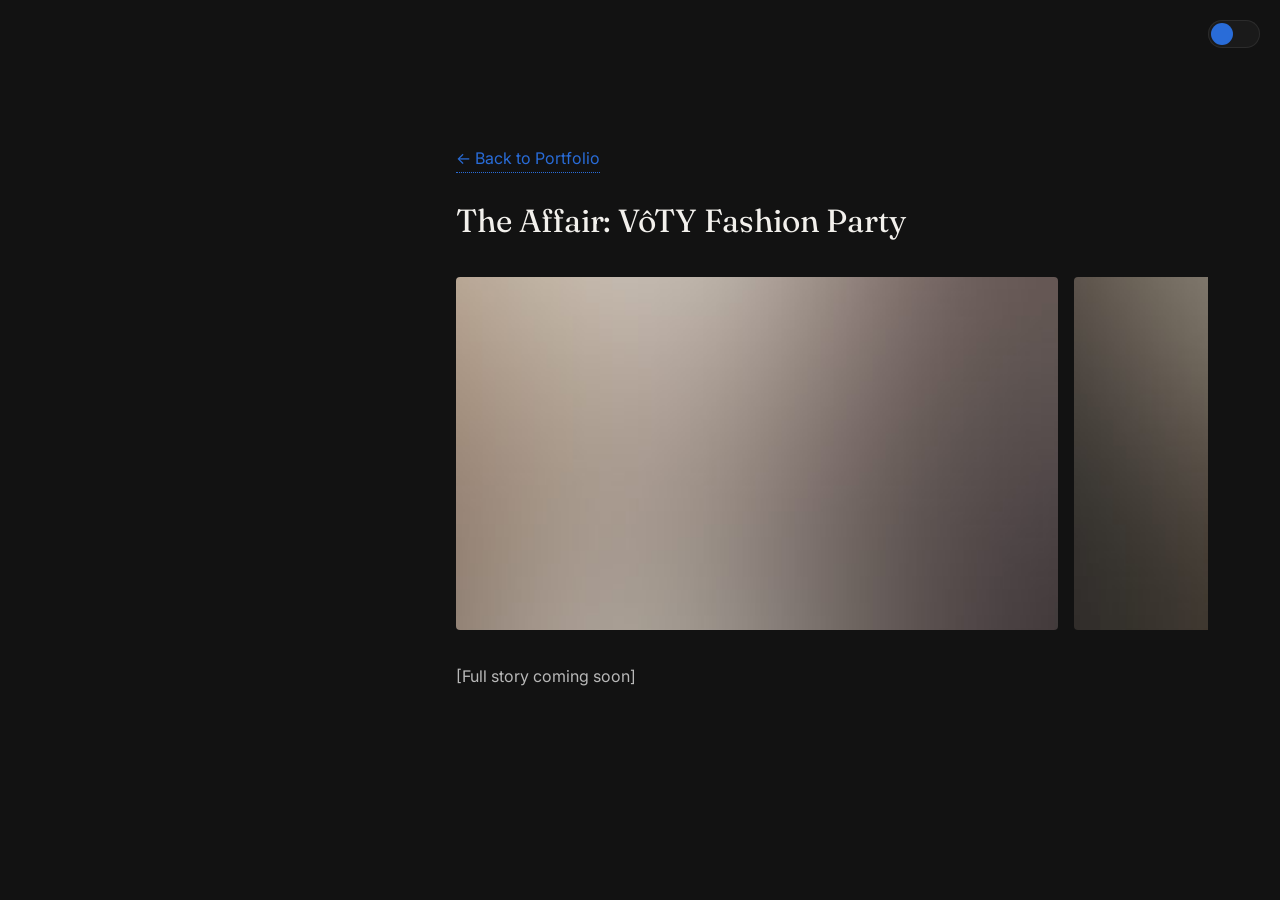
==== commit 21929d6e: "Add shared dark/light theme system with toggle switch Co-Authored-By: Claude Sonnet 5 <noreply@anthr" ====
--- a/affair.html
+++ b/affair.html
@@ -30,7 +30,10 @@
 				object-fit: cover;
 			}
 		</style>
-	</head>
+	<link rel="preconnect" href="https://fonts.googleapis.com">
+<link href="https://fonts.googleapis.com/css2?family=Fraunces:ital,opsz,wght@0,9..144,400;0,9..144,600;0,9..144,900;1,9..144,600;1,9..144,900&family=Inter:wght@400;500;600&display=swap" rel="stylesheet">
+<link rel="stylesheet" href="assets/css/theme.css">
+</head>
 	<body class="is-preload">
 
 		<div id="main">
@@ -54,5 +57,6 @@
 		<script src="assets/js/util.js"></script>
 		<script src="assets/js/main.js"></script>
 
-	</body>
+	<script src="assets/js/theme-toggle.js"></script>
+</body>
 </html>
--- a/assets/css/theme.css
+++ b/assets/css/theme.css
@@ -0,0 +1,83 @@
+:root {
+  --bg: #121212;
+  --bg-alt: #0c0c0c;
+  --surface: #1a1a1a;
+  --text: #f2f0ec;
+  --text-dim: rgba(255,255,255,0.7);
+  --text-dimmer: rgba(255,255,255,0.5);
+  --border: rgba(255,255,255,0.08);
+  --accent: oklch(0.55 0.18 260);
+  --accent-light: oklch(0.68 0.15 260);
+}
+
+html[data-theme="light"] {
+  --bg: #efece6;
+  --bg-alt: #e5e1d8;
+  --surface: #ffffff;
+  --text: #1a1a1a;
+  --text-dim: rgba(0,0,0,0.65);
+  --text-dimmer: rgba(0,0,0,0.5);
+  --border: rgba(0,0,0,0.1);
+  --accent: oklch(0.5 0.18 260);
+  --accent-light: oklch(0.4 0.18 260);
+}
+
+body {
+  background: var(--bg) !important;
+  color: var(--text) !important;
+  font-family: 'Inter', sans-serif;
+  transition: background 0.3s ease, color 0.3s ease;
+}
+
+h1, h2, h3, h4 {
+  font-family: 'Fraunces', serif !important;
+  color: var(--text) !important;
+}
+
+a { color: var(--accent) !important; }
+a:hover { color: var(--accent-light) !important; }
+
+#header, #footer, #main, section, .project-container {
+  background: transparent !important;
+}
+
+p, li {
+  color: var(--text-dim) !important;
+}
+
+.button {
+  border-color: var(--accent) !important;
+  color: var(--text) !important;
+  background: transparent !important;
+}
+.button:hover {
+  background: var(--accent) !important;
+  color: var(--bg) !important;
+}
+
+.theme-toggle {
+  position: fixed;
+  top: 20px;
+  right: 20px;
+  z-index: 1000;
+  width: 52px;
+  height: 28px;
+  border-radius: 14px;
+  background: var(--surface);
+  border: 1px solid var(--border);
+  cursor: pointer;
+  display: flex;
+  align-items: center;
+  padding: 2px;
+  transition: background 0.3s ease;
+}
+.theme-toggle-knob {
+  width: 22px;
+  height: 22px;
+  border-radius: 50%;
+  background: var(--accent);
+  transition: transform 0.3s ease;
+}
+html[data-theme="light"] .theme-toggle-knob {
+  transform: translateX(24px);
+}
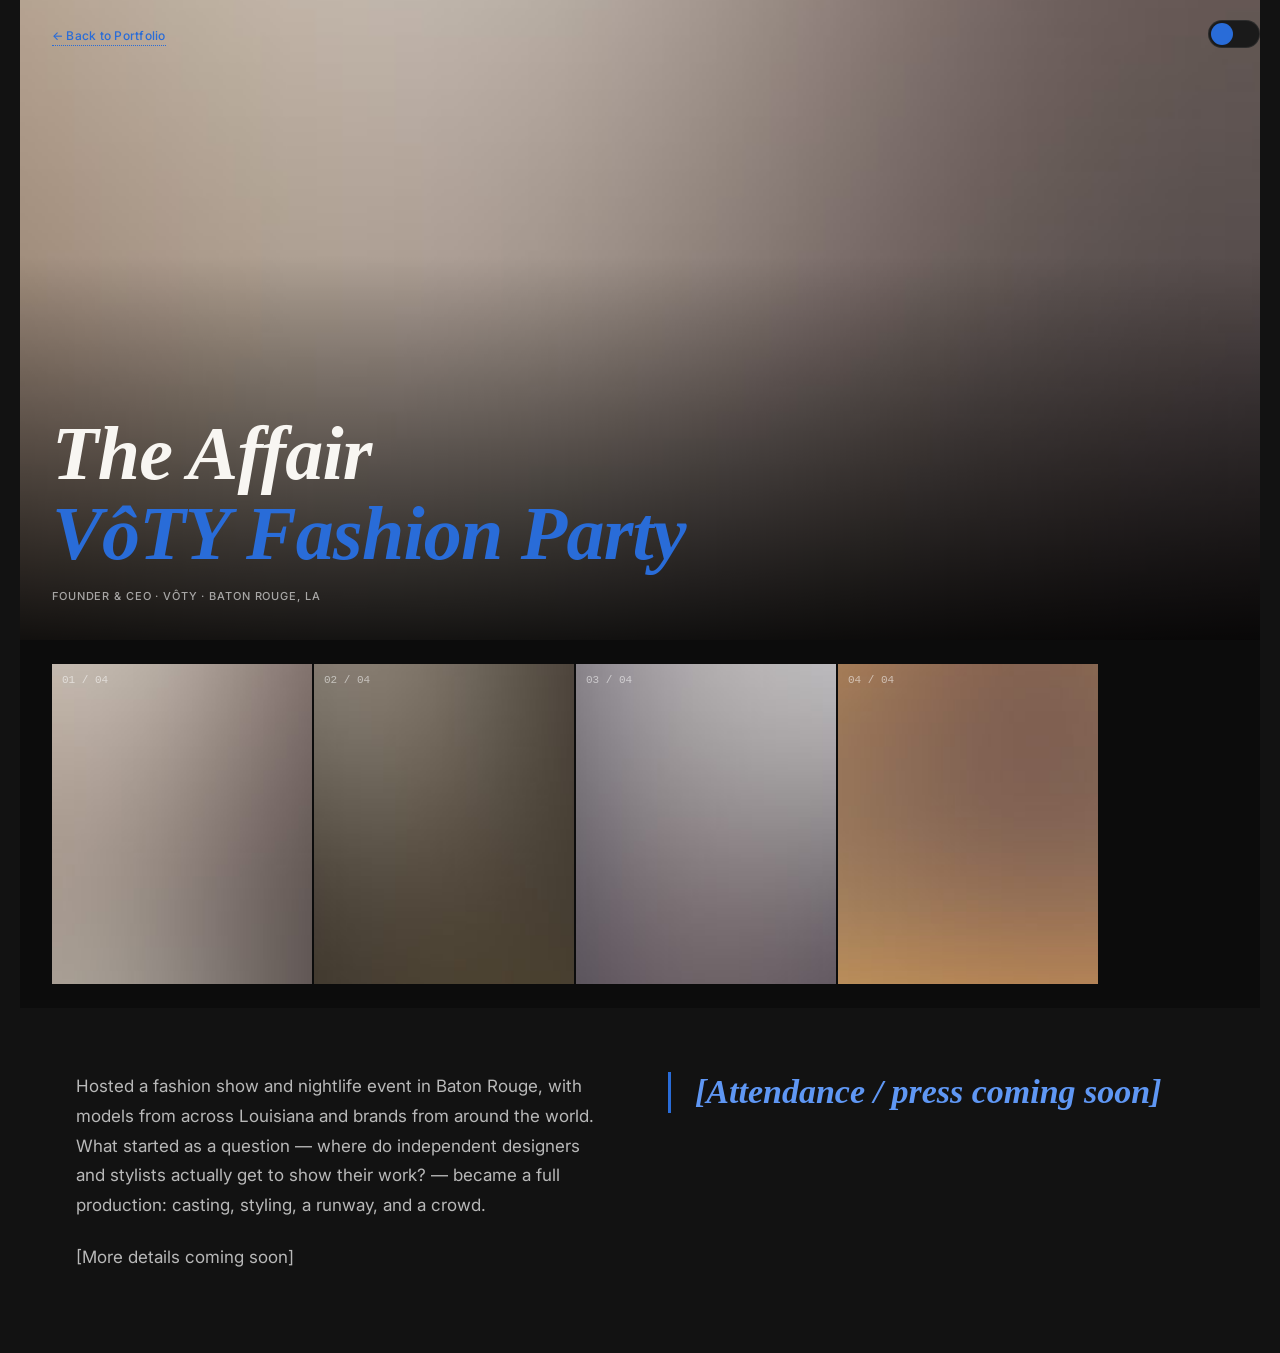
==== commit e91caf35: "Complete editorial layout rollout: lsu, tulane, and affair pages Co-Authored-By: Claude Sonnet 5 <no" ====
--- a/affair.html
+++ b/affair.html
@@ -36,19 +36,55 @@
 </head>
 	<body class="is-preload">
 
-		<div id="main">
-			<div class="project-container">
-				<a href="index.html#two" class="project-back-link">&larr; Back to Portfolio</a>
-				<h1>The Affair: VôTY Fashion Party</h1>
-				<div class="project-gallery">
-					<img src="images/thumbs/01.jpg" alt="" />
-					<img src="images/thumbs/02.jpg" alt="" />
-					<img src="images/thumbs/03.jpg" alt="" />
-					<img src="images/thumbs/04.jpg" alt="" />
-				</div>
-				<p>[Full story coming soon]</p>
+	<div style="max-width:1240px;margin:0 auto">
+
+		<div style="position:relative;height:640px">
+			<img src="images/thumbs/01.jpg" style="width:100%;height:100%;object-fit:cover;position:absolute;inset:0" alt="" />
+			<a href="index.html#two" style="position:absolute;top:28px;left:32px;font:500 12px/1.4 'Inter',sans-serif;color:rgba(255,255,255,.8);letter-spacing:.02em;text-decoration:none;z-index:2">&larr; Back to Portfolio</a>
+			<div style="position:absolute;inset:0;background:linear-gradient(180deg,transparent 40%,rgba(0,0,0,.88) 100%)"></div>
+			<div style="position:absolute;left:32px;right:32px;bottom:36px">
+				<div style="font:italic 900 76px/0.95 'Fraunces',serif;letter-spacing:-.01em;color:#f8f6f2">The Affair</div>
+				<div style="font:italic 900 76px/0.95 'Fraunces',serif;letter-spacing:-.01em;color:var(--accent);margin-top:8px">V&ocirc;TY Fashion Party</div>
+				<div style="margin-top:18px;font:500 11px/1.5 'Inter',sans-serif;letter-spacing:.08em;text-transform:uppercase;color:rgba(255,255,255,.6)">Founder &amp; CEO &middot; V&Ocirc;TY &middot; Baton Rouge, LA</div>
 			</div>
 		</div>
+
+		<div style="display:flex;gap:2px;overflow-x:auto;padding:24px 0;background:var(--bg-alt)">
+			<div style="flex:none;width:260px;height:320px;margin-left:32px;position:relative">
+				<span style="position:absolute;left:10px;top:10px;font:11px ui-monospace,Menlo,monospace;color:rgba(255,255,255,.55);z-index:2">01 / 04</span>
+				<img src="images/thumbs/01.jpg" style="width:100%;height:100%;object-fit:cover" alt="" />
+			</div>
+			<div style="flex:none;width:260px;height:320px;position:relative">
+				<span style="position:absolute;left:10px;top:10px;font:11px ui-monospace,Menlo,monospace;color:rgba(255,255,255,.55);z-index:2">02 / 04</span>
+				<img src="images/thumbs/02.jpg" style="width:100%;height:100%;object-fit:cover" alt="" />
+			</div>
+			<div style="flex:none;width:260px;height:320px;position:relative">
+				<span style="position:absolute;left:10px;top:10px;font:11px ui-monospace,Menlo,monospace;color:rgba(255,255,255,.55);z-index:2">03 / 04</span>
+				<img src="images/thumbs/03.jpg" style="width:100%;height:100%;object-fit:cover" alt="" />
+			</div>
+			<div style="flex:none;width:260px;height:320px;margin-right:32px;position:relative">
+				<span style="position:absolute;left:10px;top:10px;font:11px ui-monospace,Menlo,monospace;color:rgba(255,255,255,.55);z-index:2">04 / 04</span>
+				<img src="images/thumbs/04.jpg" style="width:100%;height:100%;object-fit:cover" alt="" />
+			</div>
+		</div>
+
+		<div style="display:grid;grid-template-columns:1fr 1fr;gap:56px;padding:64px 56px 80px;max-width:1240px;margin:0 auto">
+			<div>
+				<p style="font:400 17px/1.75 'Inter',sans-serif;color:var(--text-dim);margin:0 0 22px">
+					Hosted a fashion show and nightlife event in Baton Rouge, with models from across Louisiana and brands from around the world. What started as a question &mdash; where do independent designers and stylists actually get to show their work? &mdash; became a full production: casting, styling, a runway, and a crowd.
+				</p>
+				<p style="font:400 17px/1.75 'Inter',sans-serif;color:var(--text-dim);margin:0">
+					[More details coming soon]
+				</p>
+			</div>
+			<div>
+				<div style="border-left:3px solid var(--accent);padding-left:24px">
+					<div style="font:italic 600 34px/1.2 'Fraunces',serif;color:var(--accent-light)">[Attendance / press coming soon]</div>
+				</div>
+			</div>
+		</div>
+
+	</div>
 
 		<script src="assets/js/jquery.min.js"></script>
 		<script src="assets/js/jquery.poptrox.min.js"></script>
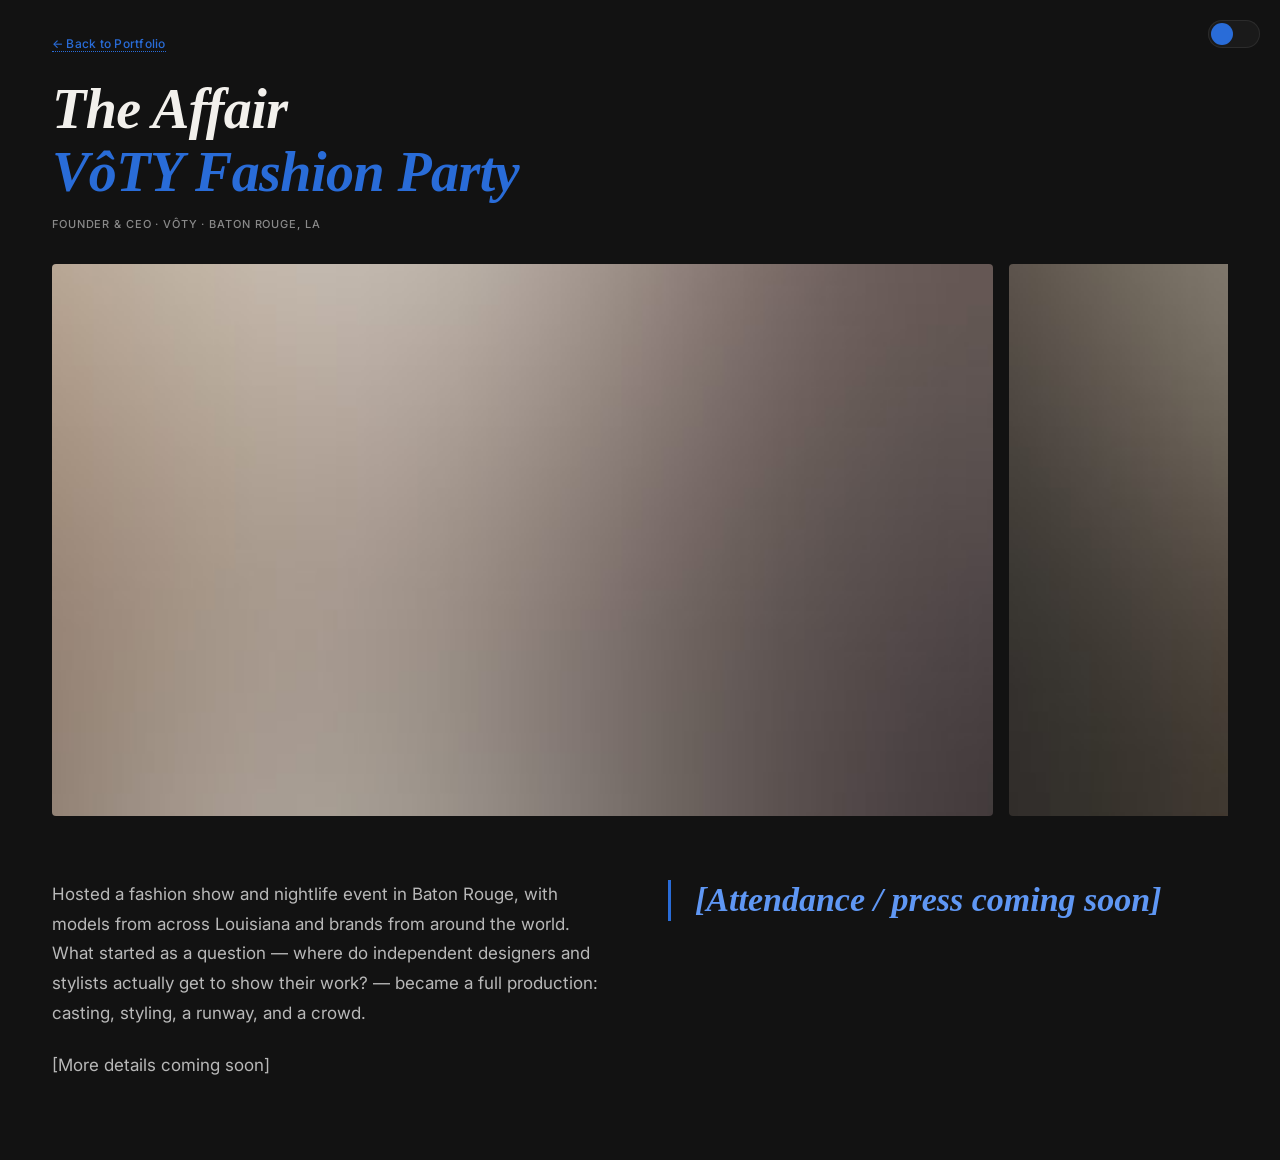
==== commit b89399fe: "Simplify project page layout and fix back-link scroll timing Replace the full-bleed 640px hero-banne" ====
--- a/affair.html
+++ b/affair.html
@@ -36,39 +36,26 @@
 </head>
 	<body class="is-preload">
 
-	<div style="max-width:1240px;margin:0 auto">
+	<div class="editorial-container" style="max-width:1240px;margin:0 auto;padding:0 32px">
 
-		<div style="position:relative;height:640px">
-			<img src="images/thumbs/01.jpg" style="width:100%;height:100%;object-fit:cover;position:absolute;inset:0" alt="" />
-			<a href="index.html#two" style="position:absolute;top:28px;left:32px;font:500 12px/1.4 'Inter',sans-serif;color:rgba(255,255,255,.8);letter-spacing:.02em;text-decoration:none;z-index:2">&larr; Back to Portfolio</a>
-			<div style="position:absolute;inset:0;background:linear-gradient(180deg,transparent 40%,rgba(0,0,0,.88) 100%)"></div>
-			<div style="position:absolute;left:32px;right:32px;bottom:36px">
-				<div style="font:italic 900 76px/0.95 'Fraunces',serif;letter-spacing:-.01em;color:#f8f6f2">The Affair</div>
-				<div style="font:italic 900 76px/0.95 'Fraunces',serif;letter-spacing:-.01em;color:var(--accent);margin-top:8px">V&ocirc;TY Fashion Party</div>
-				<div style="margin-top:18px;font:500 11px/1.5 'Inter',sans-serif;letter-spacing:.08em;text-transform:uppercase;color:rgba(255,255,255,.6)">Founder &amp; CEO &middot; V&Ocirc;TY &middot; Baton Rouge, LA</div>
-			</div>
+		<div style="padding-top:28px">
+			<a href="index.html#two" style="font:500 12px/1.4 'Inter',sans-serif;color:var(--text-dim);letter-spacing:.02em;text-decoration:none">&larr; Back to Portfolio</a>
 		</div>
 
-		<div style="display:flex;gap:2px;overflow-x:auto;padding:24px 0;background:var(--bg-alt)">
-			<div style="flex:none;width:260px;height:320px;margin-left:32px;position:relative">
-				<span style="position:absolute;left:10px;top:10px;font:11px ui-monospace,Menlo,monospace;color:rgba(255,255,255,.55);z-index:2">01 / 04</span>
-				<img src="images/thumbs/01.jpg" style="width:100%;height:100%;object-fit:cover" alt="" />
-			</div>
-			<div style="flex:none;width:260px;height:320px;position:relative">
-				<span style="position:absolute;left:10px;top:10px;font:11px ui-monospace,Menlo,monospace;color:rgba(255,255,255,.55);z-index:2">02 / 04</span>
-				<img src="images/thumbs/02.jpg" style="width:100%;height:100%;object-fit:cover" alt="" />
-			</div>
-			<div style="flex:none;width:260px;height:320px;position:relative">
-				<span style="position:absolute;left:10px;top:10px;font:11px ui-monospace,Menlo,monospace;color:rgba(255,255,255,.55);z-index:2">03 / 04</span>
-				<img src="images/thumbs/03.jpg" style="width:100%;height:100%;object-fit:cover" alt="" />
-			</div>
-			<div style="flex:none;width:260px;height:320px;margin-right:32px;position:relative">
-				<span style="position:absolute;left:10px;top:10px;font:11px ui-monospace,Menlo,monospace;color:rgba(255,255,255,.55);z-index:2">04 / 04</span>
-				<img src="images/thumbs/04.jpg" style="width:100%;height:100%;object-fit:cover" alt="" />
-			</div>
+		<div style="margin-top:24px">
+			<div class="editorial-hero-title" style="font:italic 900 56px/1.05 'Fraunces',serif;letter-spacing:-.01em;color:var(--text)">The Affair</div>
+			<div class="editorial-hero-title" style="font:italic 900 56px/1.05 'Fraunces',serif;letter-spacing:-.01em;color:var(--accent);margin-top:4px">V&ocirc;TY Fashion Party</div>
+			<div class="editorial-hero-subtitle" style="margin-top:14px;font:500 11px/1.5 'Inter',sans-serif;letter-spacing:.08em;text-transform:uppercase;color:var(--text-dimmer)">Founder &amp; CEO &middot; V&Ocirc;TY &middot; Baton Rouge, LA</div>
 		</div>
 
-		<div style="display:grid;grid-template-columns:1fr 1fr;gap:56px;padding:64px 56px 80px;max-width:1240px;margin:0 auto">
+		<div class="project-gallery" style="margin:32px 0 0">
+			<img src="images/thumbs/01.jpg" alt="" />
+			<img src="images/thumbs/02.jpg" alt="" />
+			<img src="images/thumbs/03.jpg" alt="" />
+			<img src="images/thumbs/04.jpg" alt="" />
+		</div>
+
+		<div class="editorial-grid" style="display:grid;grid-template-columns:1fr 1fr;gap:56px;padding:56px 0 80px">
 			<div>
 				<p style="font:400 17px/1.75 'Inter',sans-serif;color:var(--text-dim);margin:0 0 22px">
 					Hosted a fashion show and nightlife event in Baton Rouge, with models from across Louisiana and brands from around the world. What started as a question &mdash; where do independent designers and stylists actually get to show their work? &mdash; became a full production: casting, styling, a runway, and a crowd.
--- a/assets/css/theme.css
+++ b/assets/css/theme.css
@@ -81,3 +81,37 @@
 html[data-theme="light"] .theme-toggle-knob {
   transform: translateX(24px);
 }
+
+/* Responsive editorial layout */
+html, body {
+  overflow-x: hidden;
+}
+.editorial-hero-title {
+  overflow-wrap: break-word;
+}
+@media (max-width: 760px) {
+  .editorial-hero-title {
+    font-size: clamp(32px, 9vw, 76px) !important;
+    line-height: 1.05 !important;
+  }
+  .editorial-hero-subtitle {
+    font-size: clamp(10px, 2.5vw, 11px) !important;
+  }
+  .editorial-container {
+    padding-left: 20px !important;
+    padding-right: 20px !important;
+  }
+  .editorial-gallery-tile {
+    width: 70vw !important;
+    max-width: 260px !important;
+  }
+  .editorial-grid {
+    grid-template-columns: 1fr !important;
+    gap: 32px !important;
+    padding-left: 20px !important;
+    padding-right: 20px !important;
+  }
+  .editorial-hero {
+    height: 420px !important;
+  }
+}
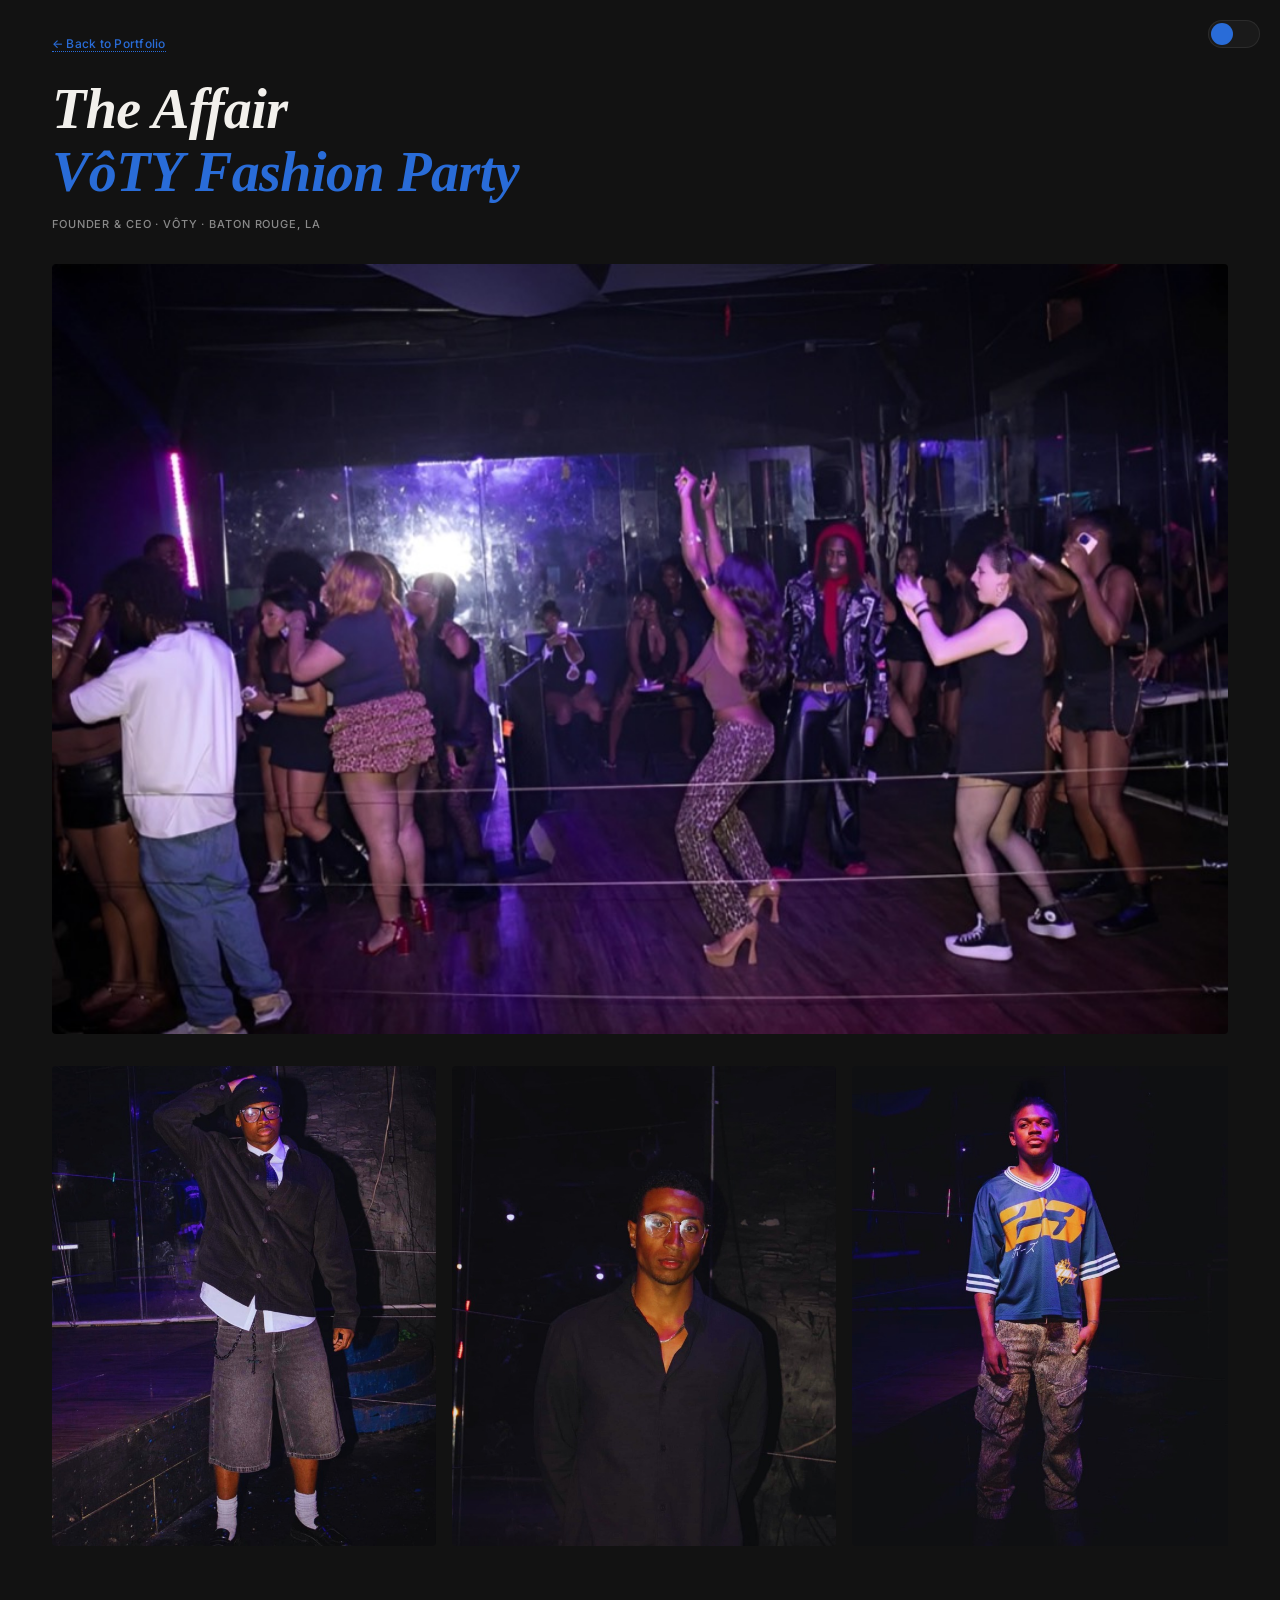
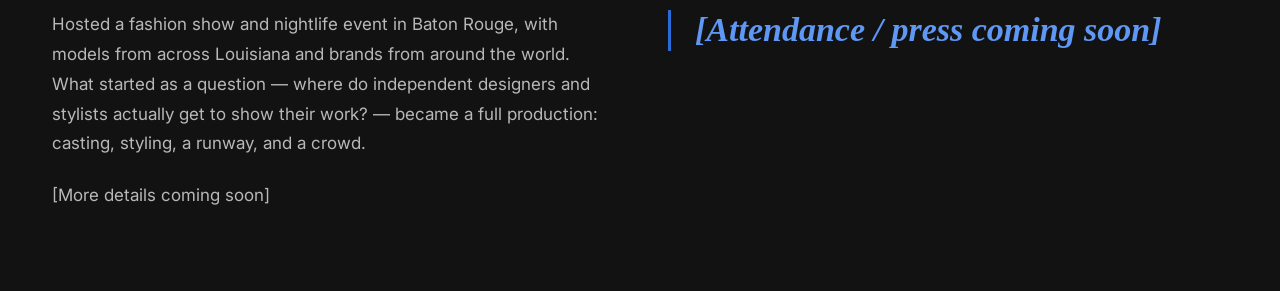
==== commit b9dc4893: "Add cover photos and event gallery to Affair and RSN Media pages Reuse each page's homepage cover ph" ====
--- a/affair.html
+++ b/affair.html
@@ -24,10 +24,17 @@
 				padding-bottom: 0.5rem;
 			}
 			.project-gallery img {
-				flex: 0 0 80%;
+				flex: 0 0 auto;
+				height: 480px;
+				width: auto;
 				scroll-snap-align: center;
 				border-radius: 4px;
 				object-fit: cover;
+			}
+			@media (max-width: 760px) {
+				.project-gallery img {
+					height: 320px;
+				}
 			}
 		</style>
 	<link rel="preconnect" href="https://fonts.googleapis.com">
@@ -48,11 +55,21 @@
 			<div class="editorial-hero-subtitle" style="margin-top:14px;font:500 11px/1.5 'Inter',sans-serif;letter-spacing:.08em;text-transform:uppercase;color:var(--text-dimmer)">Founder &amp; CEO &middot; V&Ocirc;TY &middot; Baton Rouge, LA</div>
 		</div>
 
+		<img src="images/fulls/affair.jpg" alt="The Affair: VôTY Fashion Party" style="width:100%;border-radius:4px;display:block;margin:32px 0 0" />
+
 		<div class="project-gallery" style="margin:32px 0 0">
-			<img src="images/thumbs/01.jpg" alt="" />
-			<img src="images/thumbs/02.jpg" alt="" />
-			<img src="images/thumbs/03.jpg" alt="" />
-			<img src="images/thumbs/04.jpg" alt="" />
+			<img src="images/fulls/affair-gallery/01.jpg" alt="" />
+			<img src="images/fulls/affair-gallery/02.jpg" alt="" />
+			<img src="images/fulls/affair-gallery/03.jpg" alt="" />
+			<img src="images/fulls/affair-gallery/04.jpg" alt="" />
+			<img src="images/fulls/affair-gallery/05.jpg" alt="" />
+			<img src="images/fulls/affair-gallery/06.jpg" alt="" />
+			<img src="images/fulls/affair-gallery/07.jpg" alt="" />
+			<img src="images/fulls/affair-gallery/08.jpg" alt="" />
+			<img src="images/fulls/affair-gallery/09.jpg" alt="" />
+			<img src="images/fulls/affair-gallery/10.jpg" alt="" />
+			<img src="images/fulls/affair-gallery/11.jpg" alt="" />
+			<img src="images/fulls/affair-gallery/12.jpg" alt="" />
 		</div>
 
 		<div class="editorial-grid" style="display:grid;grid-template-columns:1fr 1fr;gap:56px;padding:56px 0 80px">
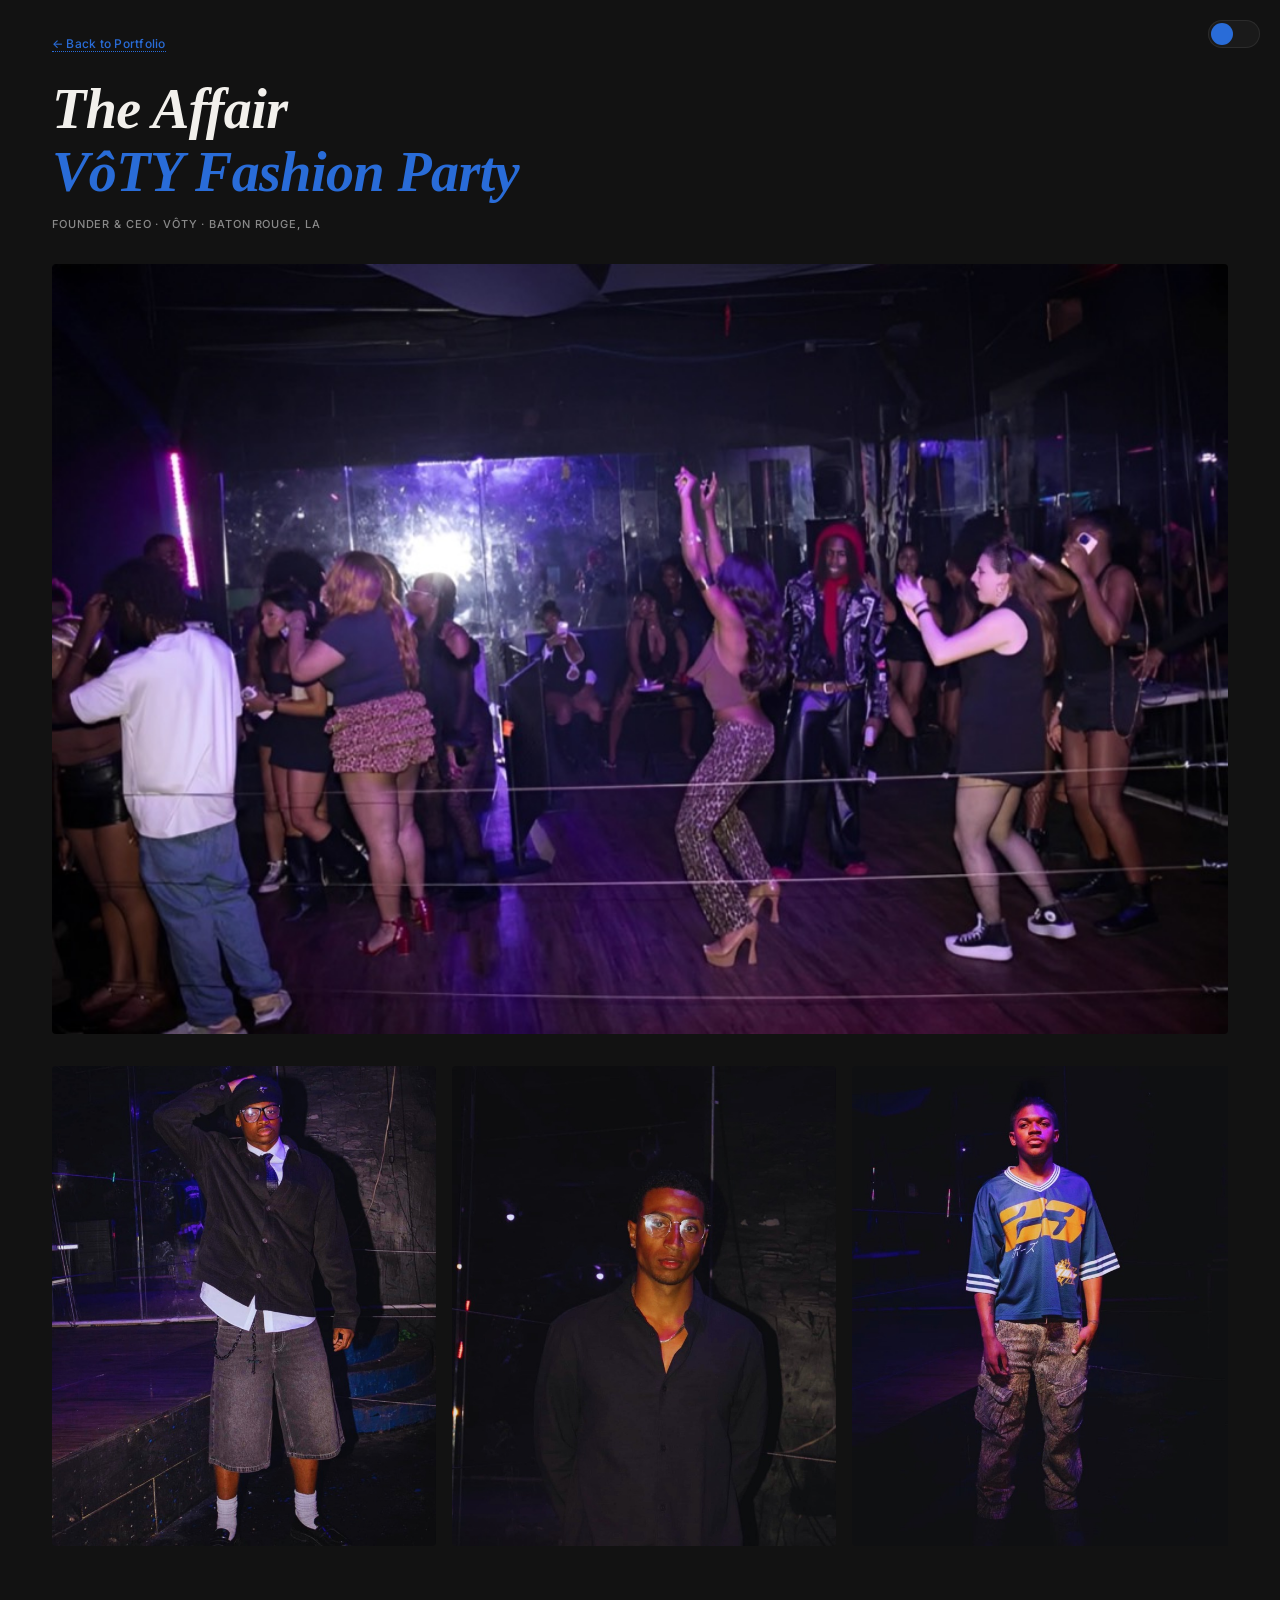
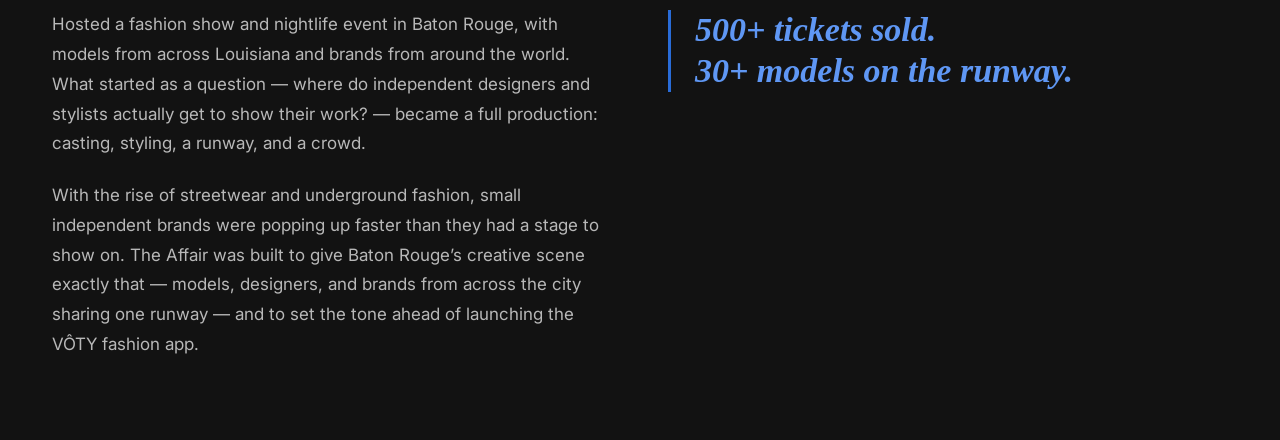
==== commit a15829b9: "Swap in final profile photo and finish placeholder project pages Replace the blank avatar with a cro" ====
--- a/affair.html
+++ b/affair.html
@@ -78,12 +78,12 @@
 					Hosted a fashion show and nightlife event in Baton Rouge, with models from across Louisiana and brands from around the world. What started as a question &mdash; where do independent designers and stylists actually get to show their work? &mdash; became a full production: casting, styling, a runway, and a crowd.
 				</p>
 				<p style="font:400 17px/1.75 'Inter',sans-serif;color:var(--text-dim);margin:0">
-					[More details coming soon]
+					With the rise of streetwear and underground fashion, small independent brands were popping up faster than they had a stage to show on. The Affair was built to give Baton Rouge&rsquo;s creative scene exactly that &mdash; models, designers, and brands from across the city sharing one runway &mdash; and to set the tone ahead of launching the V&Ocirc;TY fashion app.
 				</p>
 			</div>
 			<div>
 				<div style="border-left:3px solid var(--accent);padding-left:24px">
-					<div style="font:italic 600 34px/1.2 'Fraunces',serif;color:var(--accent-light)">[Attendance / press coming soon]</div>
+					<div style="font:italic 600 34px/1.2 'Fraunces',serif;color:var(--accent-light)">500+ tickets sold.<br>30+ models on the runway.</div>
 				</div>
 			</div>
 		</div>
